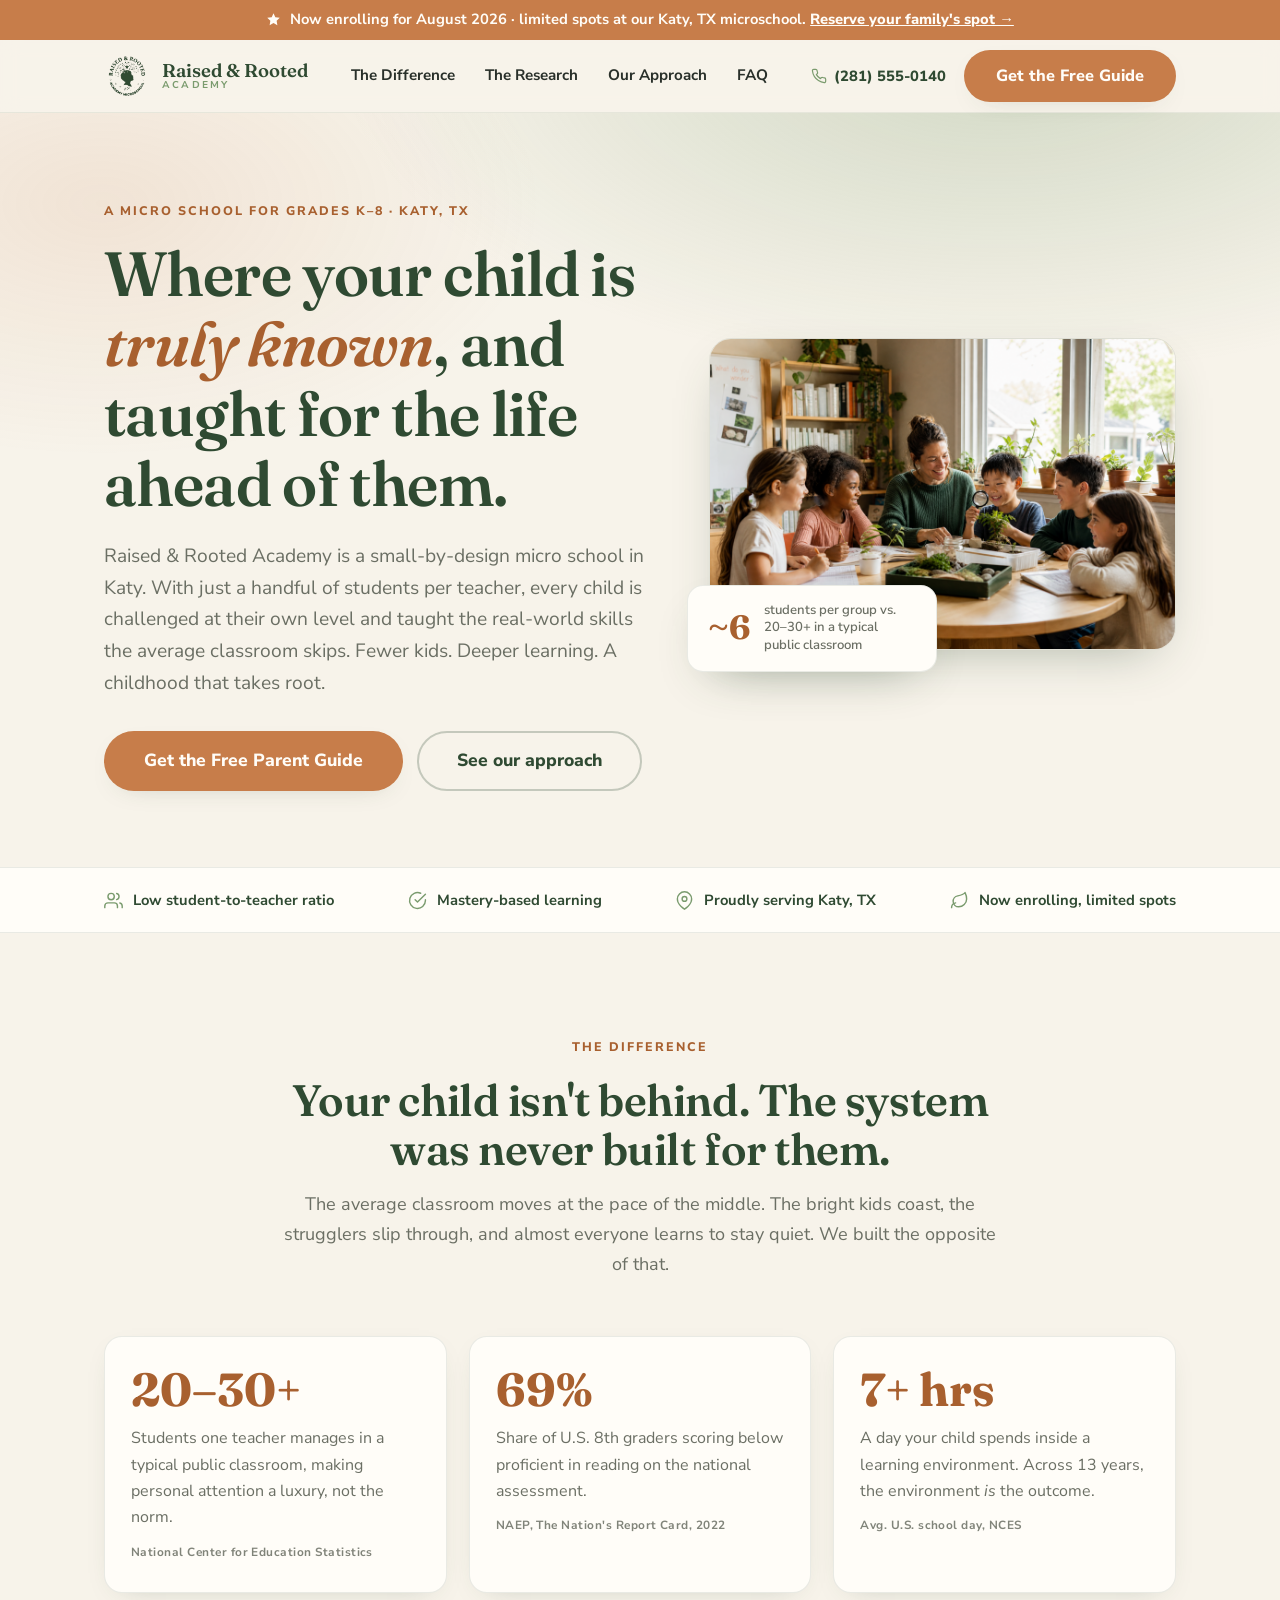
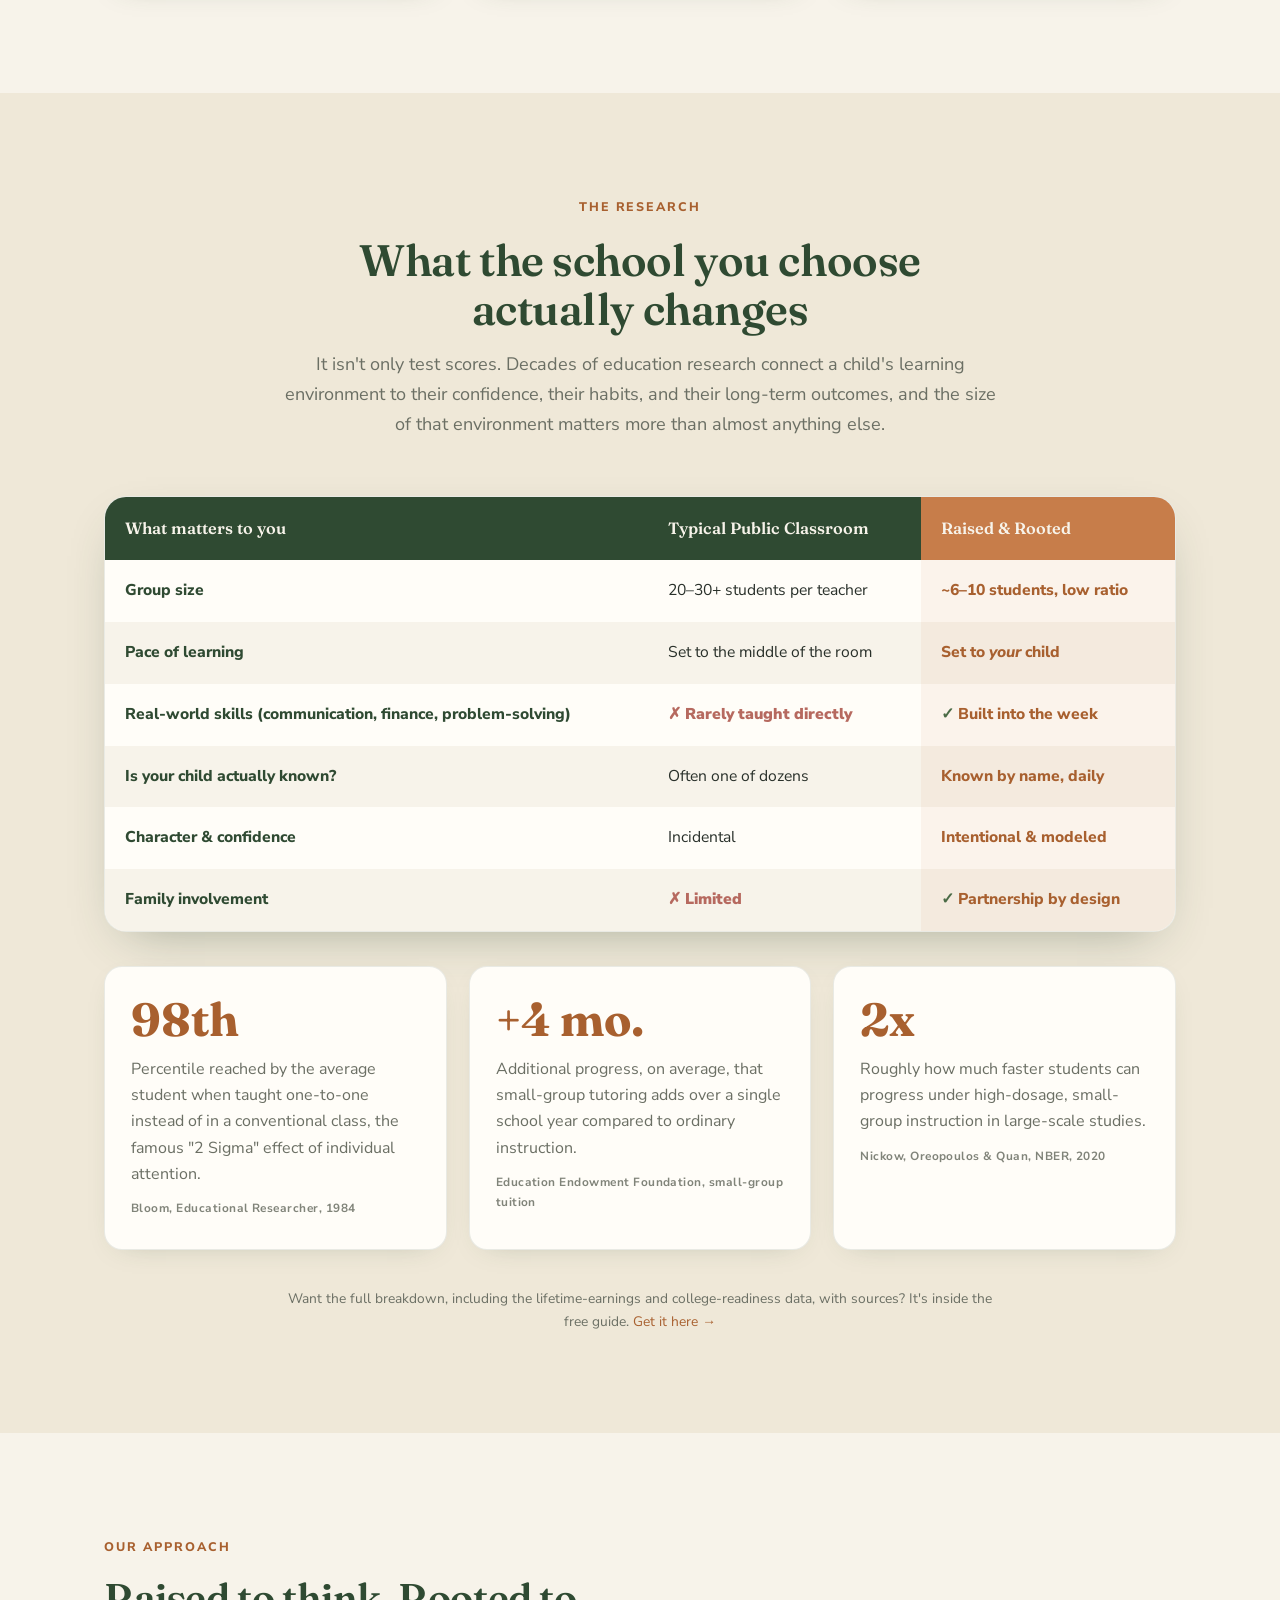
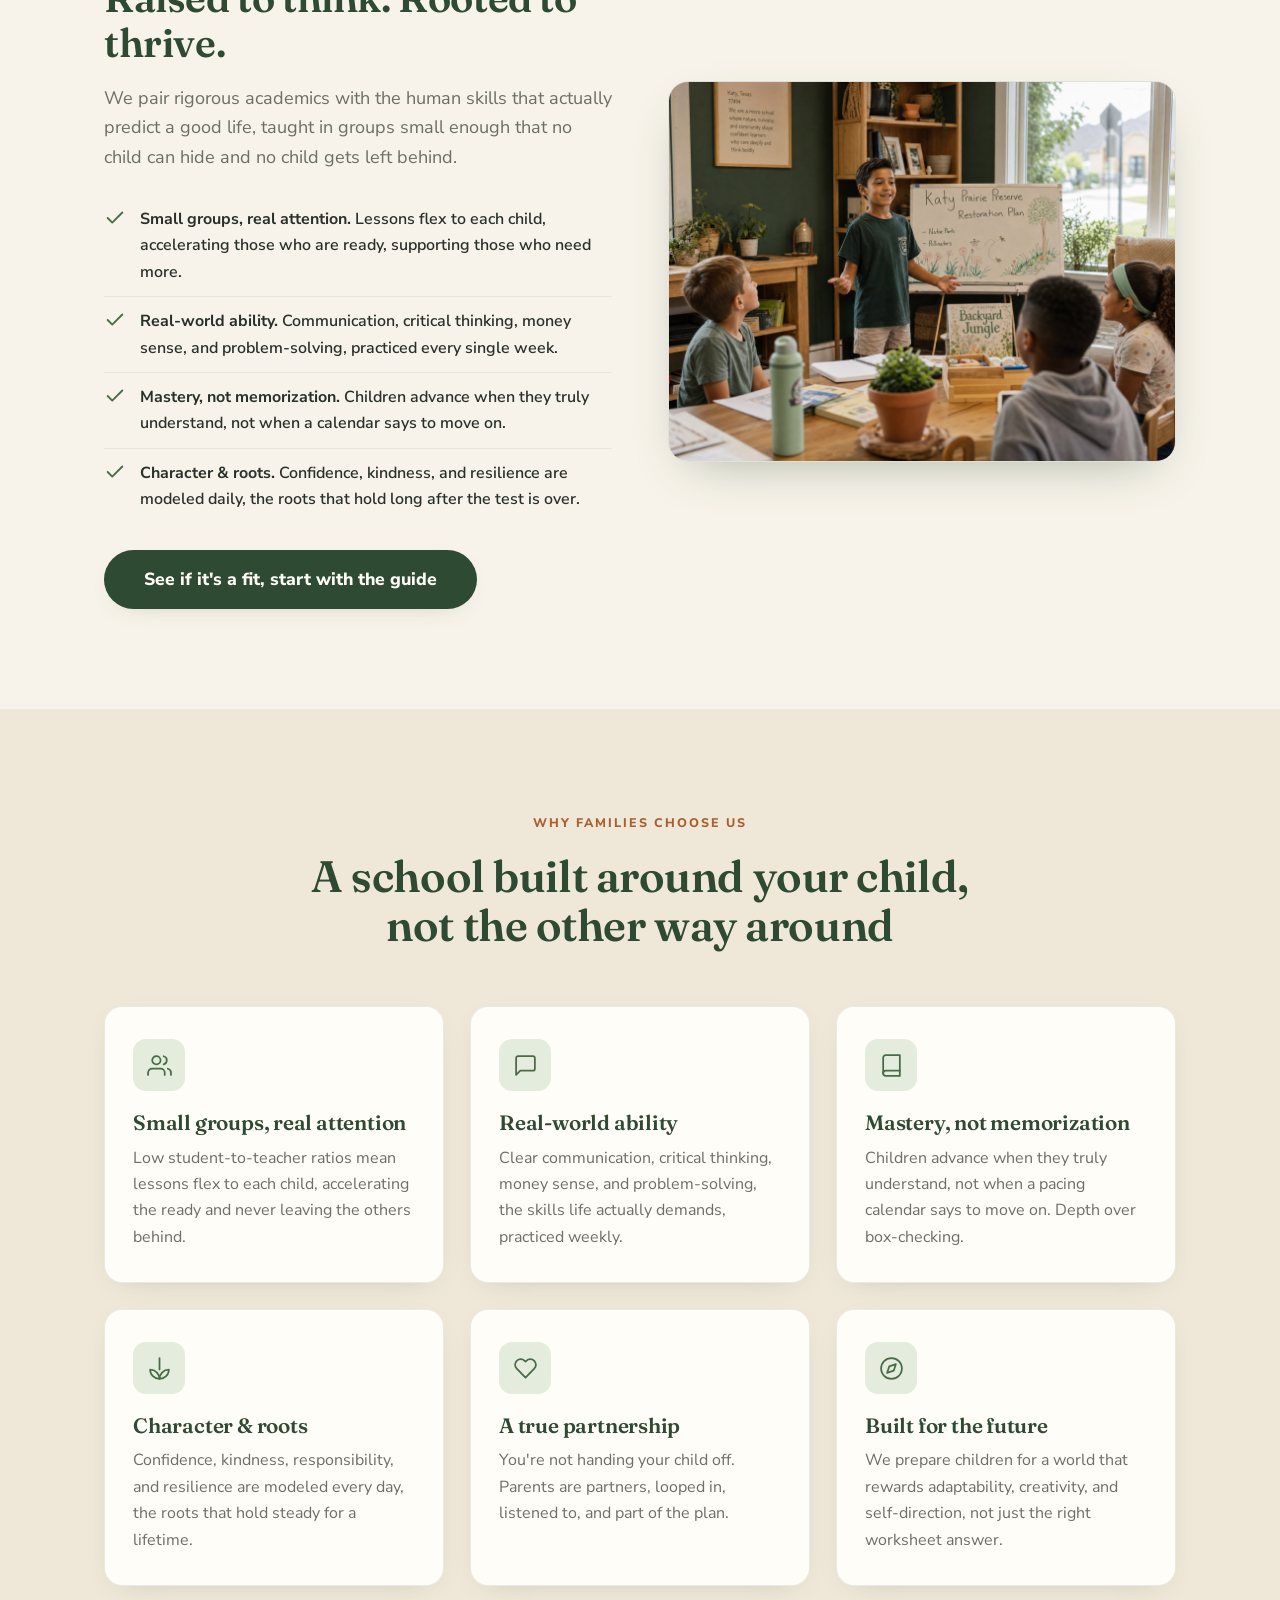
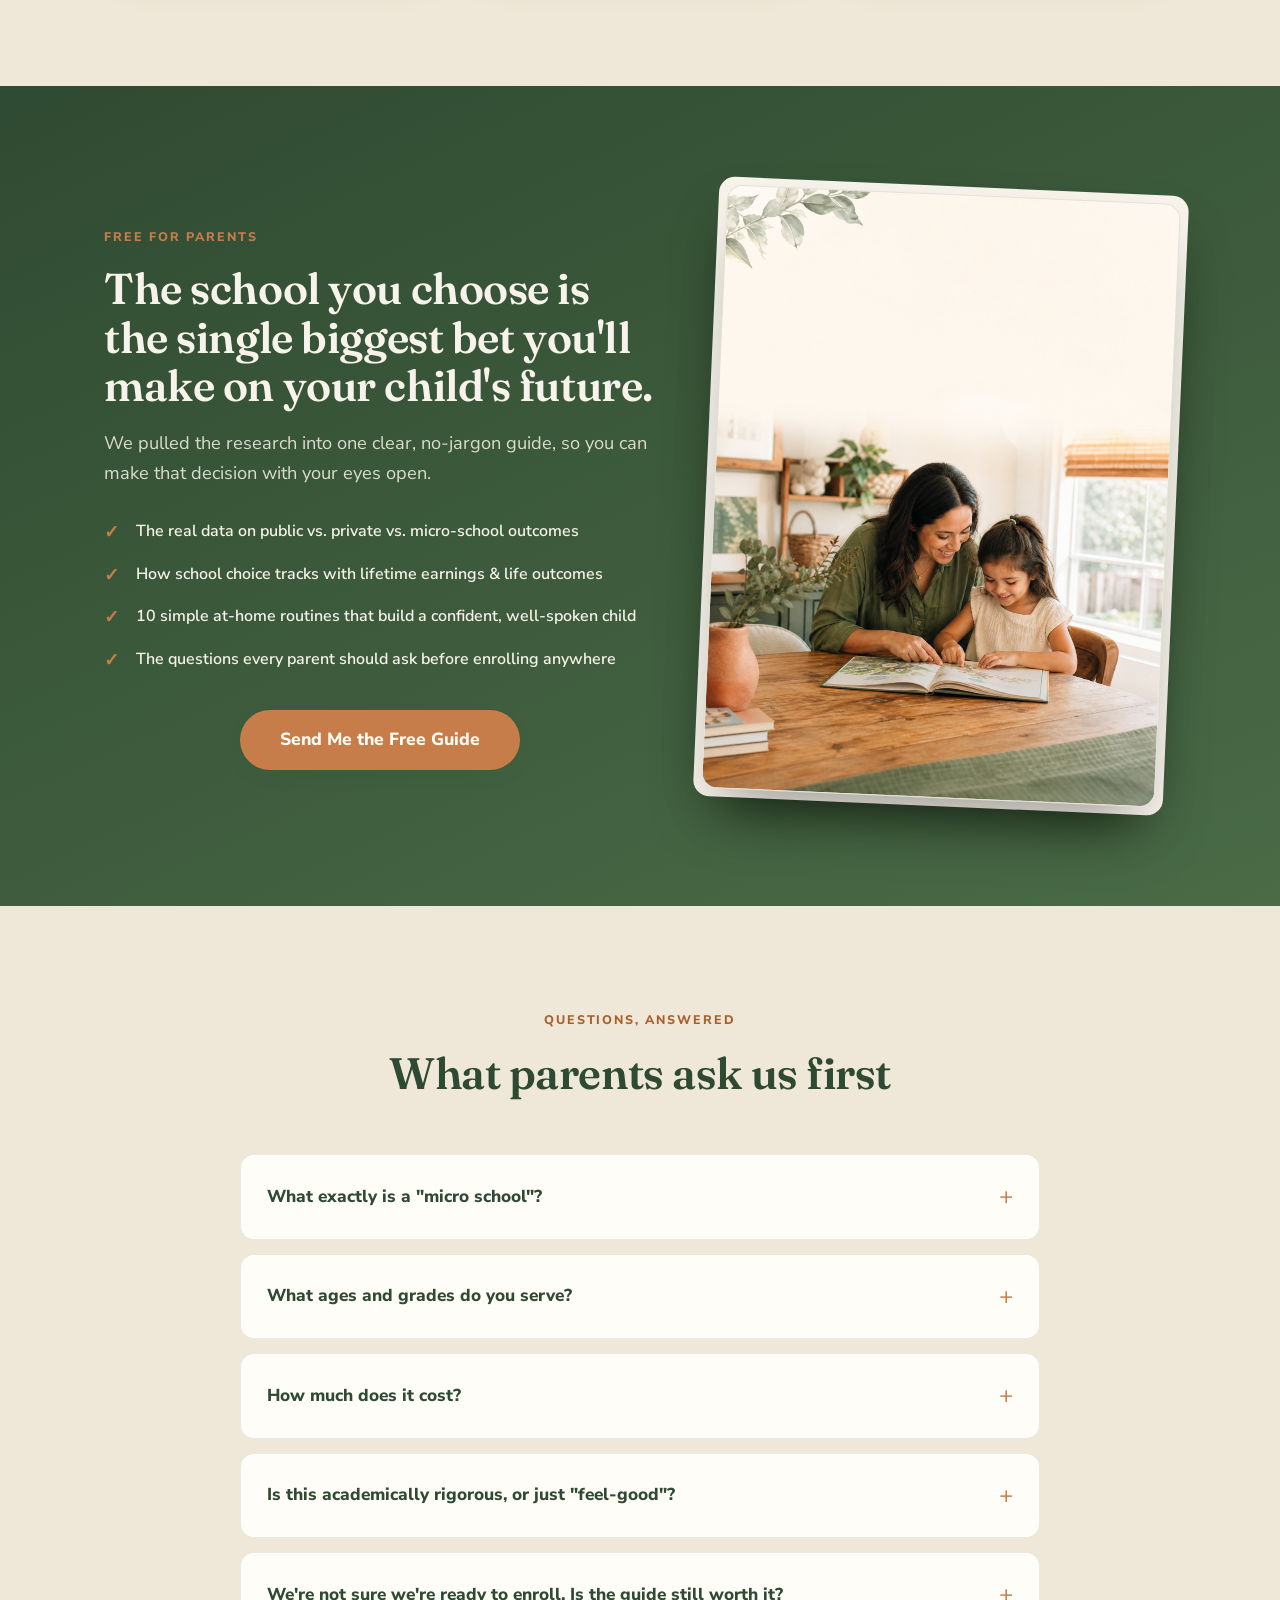
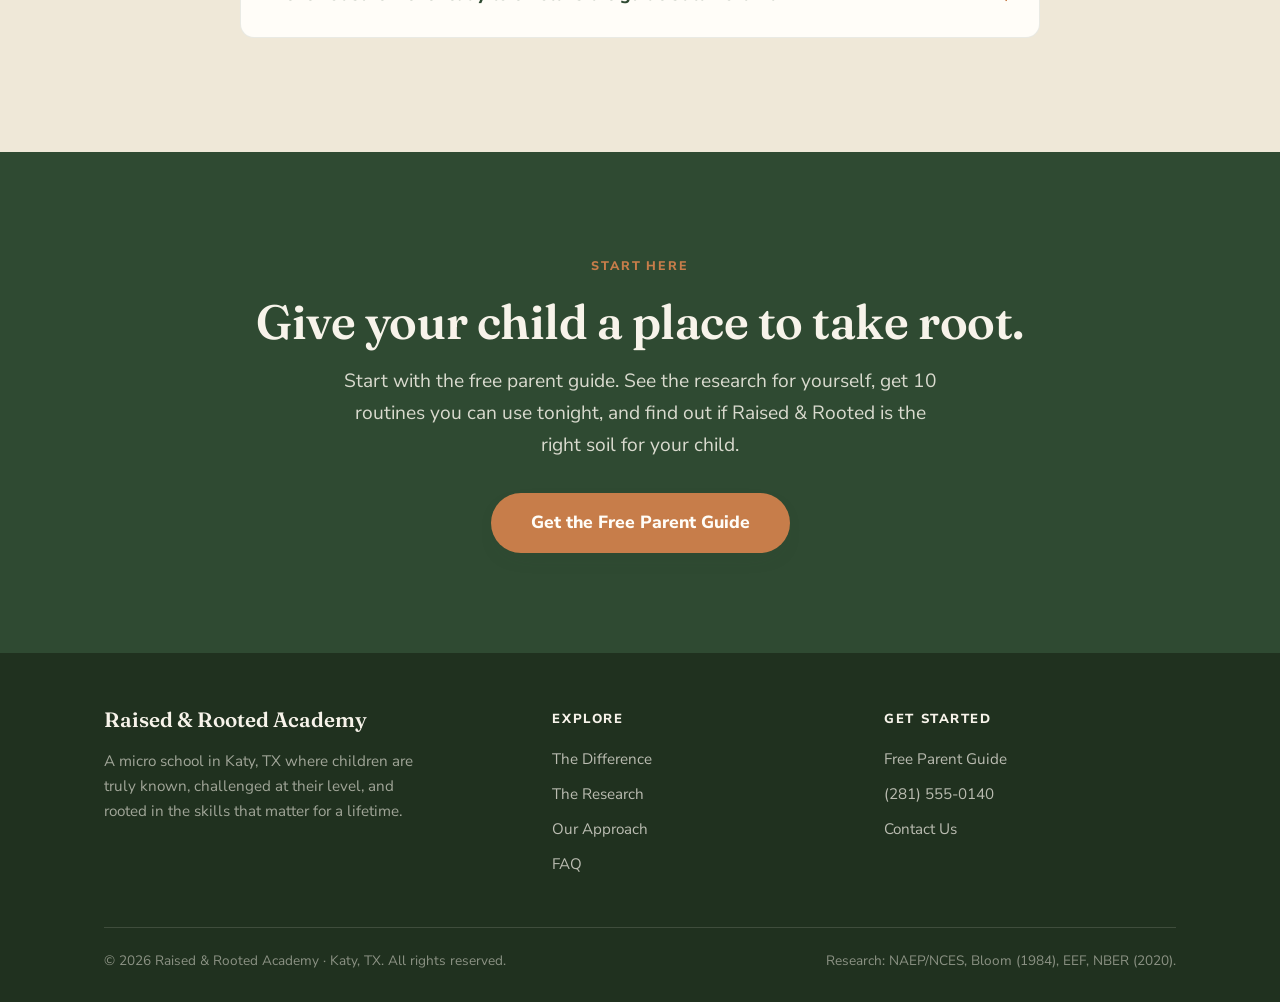
==== index.html @ 7287f249 "Raised & Rooted Academy: landing page, lead-magnet opt-in, brand assets - Two-page site (main + free" ====
<!DOCTYPE html>
<html lang="en">
<head>
  <meta charset="UTF-8" />
  <meta name="viewport" content="width=device-width, initial-scale=1.0" />
  <title>Raised &amp; Rooted Academy | A Micro School in Katy, TX</title>
  <meta name="description" content="Raised & Rooted Academy is a micro school in Katy, TX built for how children actually learn: small groups, real-world skills, and outcomes the average classroom can't match. See the research, then claim your free parent guide." />

  <!-- Open Graph -->
  <meta property="og:title" content="Raised & Rooted Academy | A Micro School in Katy, TX" />
  <meta property="og:description" content="The school your child attends shapes their confidence, real-world ability, and future. See what the research says, and get our free parent guide." />
  <meta property="og:type" content="website" />
  <meta property="og:image" content="assets/og-image.jpg" />

  <link rel="preconnect" href="https://fonts.googleapis.com" />
  <link rel="preconnect" href="https://fonts.gstatic.com" crossorigin />
  <link href="https://fonts.googleapis.com/css2?family=Fraunces:ital,opsz,wght@0,9..144,400..700;1,9..144,400..600&family=Nunito+Sans:wght@400;600;700;800;900&display=swap" rel="stylesheet" />
  <link rel="stylesheet" href="styles.css" />
</head>
<body>

  <!-- ============ ANNOUNCEMENT BAR ============ -->
  <div class="announce-bar">
    <div class="inner">
      <svg class="star" viewBox="0 0 24 24"><path d="M12 2l2.9 6.26L22 9.27l-5 4.87 1.18 6.88L12 17.77l-6.18 3.25L7 14.14 2 9.27l7.1-1.01L12 2z"/></svg>
      <span>Now enrolling for <strong>August 2026</strong> · limited spots at our Katy, TX microschool. <a href="/free-guide.html">Reserve your family's spot →</a></span>
    </div>
  </div>

  <!-- ============ HEADER ============ -->
  <header class="site-header">
    <div class="wrap nav">
      <a class="brand" href="/" style="text-decoration:none">
        <span class="brand-mark has-logo"><img src="assets/logo-green-transparent.png" alt="Raised & Rooted Academy logo" /></span>
        <span class="brand-name">Raised &amp; Rooted<small>Academy</small></span>
      </a>
      <nav class="nav-links">
        <a href="#difference">The Difference</a>
        <a href="#data">The Research</a>
        <a href="#approach">Our Approach</a>
        <a href="#faq">FAQ</a>
      </nav>
      <div class="nav-meta">
        <!-- SWAP: real phone number -->
        <a class="nav-phone" href="tel:+12815550140">
          <svg viewBox="0 0 24 24"><path d="M22 16.92v3a2 2 0 0 1-2.18 2 19.79 19.79 0 0 1-8.63-3.07 19.5 19.5 0 0 1-6-6 19.79 19.79 0 0 1-3.07-8.67A2 2 0 0 1 4.11 2h3a2 2 0 0 1 2 1.72c.13.96.36 1.9.7 2.81a2 2 0 0 1-.45 2.11L8.09 9.91a16 16 0 0 0 6 6l1.27-1.27a2 2 0 0 1 2.11-.45c.91.34 1.85.57 2.81.7A2 2 0 0 1 22 16.92Z"/></svg>
          <span>(281) 555-0140</span>
        </a>
        <a class="btn btn-primary nav-cta" href="/free-guide.html">Get the Free Guide</a>
      </div>
    </div>
  </header>

  <!-- ============ HERO ============ -->
  <section class="hero">
    <div class="wrap hero-grid">
      <div>
        <span class="eyebrow">A Micro School for Grades K–8 · Katy, TX</span>
        <h1>Where your child is <span class="accent">truly known</span>, and taught for the life ahead of them.</h1>
        <p class="hero-sub">Raised &amp; Rooted Academy is a small-by-design micro school in Katy. With just a handful of students per teacher, every child is challenged at their own level and taught the real-world skills the average classroom skips. Fewer kids. Deeper learning. A childhood that takes root.</p>
        <div class="hero-cta-row">
          <a class="btn btn-primary btn-lg" href="/free-guide.html">Get the Free Parent Guide</a>
          <a class="btn btn-ghost btn-lg" href="#approach">See our approach</a>
        </div>
      </div>

      <div class="hero-photo-frame">
        <img class="hero-photo" src="assets/hero.jpg" alt="A teacher and a small group of children learning hands-on together at Raised & Rooted Academy in Katy, TX" />
        <div class="stat-badge">
          <span class="sb-num">~6</span>
          <span class="sb-label">students per group vs. 20–30+ in a typical public classroom</span>
        </div>
      </div>
    </div>
  </section>

  <!-- ============ TRUST BAR ============ -->
  <div class="trust-bar">
    <div class="wrap">
      <span class="trust-item">
        <svg viewBox="0 0 24 24"><path d="M17 21v-2a4 4 0 0 0-4-4H5a4 4 0 0 0-4 4v2"/><circle cx="9" cy="7" r="4"/><path d="M23 21v-2a4 4 0 0 0-3-3.87M16 3.13a4 4 0 0 1 0 7.75"/></svg>
        Low student-to-teacher ratio
      </span>
      <span class="trust-item">
        <svg viewBox="0 0 24 24"><path d="M22 11.08V12a10 10 0 1 1-5.93-9.14"/><polyline points="22 4 12 14.01 9 11.01"/></svg>
        Mastery-based learning
      </span>
      <span class="trust-item">
        <svg viewBox="0 0 24 24"><path d="M21 10c0 7-9 13-9 13s-9-6-9-13a9 9 0 0 1 18 0Z"/><circle cx="12" cy="10" r="3"/></svg>
        Proudly serving Katy, TX
      </span>
      <span class="trust-item">
        <svg viewBox="0 0 24 24"><path d="M12 2a7 7 0 0 0-7 7c0 5 7 13 7 13s7-8 7-13a7 7 0 0 0-7-7Z" style="display:none"/><path d="M11 20A7 7 0 0 1 9.8 6.1C15.5 5 17 4.48 19 2c1 2 2 4.18 2 8 0 5.5-4.78 10-10 10Z"/><path d="M2 21c0-3 1.85-5.36 5.08-6"/></svg>
        Now enrolling, limited spots
      </span>
    </div>
  </div>

  <!-- ============ THE DIFFERENCE / PROBLEM ============ -->
  <section id="difference">
    <div class="wrap">
      <div class="section-head">
        <span class="eyebrow">The Difference</span>
        <h2>Your child isn't behind. The system was never built for them.</h2>
        <p>The average classroom moves at the pace of the middle. The bright kids coast, the strugglers slip through, and almost everyone learns to stay quiet. We built the opposite of that.</p>
      </div>

      <div class="stat-grid">
        <div class="stat-card">
          <div class="big">20–30+</div>
          <p>Students one teacher manages in a typical public classroom, making personal attention a luxury, not the norm.</p>
          <span class="src">National Center for Education Statistics</span>
        </div>
        <div class="stat-card">
          <div class="big">69%</div>
          <p>Share of U.S. 8th graders scoring below proficient in reading on the national assessment.</p>
          <span class="src">NAEP, The Nation's Report Card, 2022</span>
        </div>
        <div class="stat-card">
          <div class="big">7+ hrs</div>
          <p>A day your child spends inside a learning environment. Across 13 years, the environment <em>is</em> the outcome.</p>
          <span class="src">Avg. U.S. school day, NCES</span>
        </div>
      </div>
    </div>
  </section>

  <!-- ============ THE RESEARCH / COMPARISON ============ -->
  <section id="data" class="bg-cream-deep">
    <div class="wrap">
      <div class="section-head">
        <span class="eyebrow">The Research</span>
        <h2>What the school you choose actually changes</h2>
        <p>It isn't only test scores. Decades of education research connect a child's learning environment to their confidence, their habits, and their long-term outcomes, and the size of that environment matters more than almost anything else.</p>
      </div>

      <div class="compare">
        <table>
          <thead>
            <tr>
              <th>What matters to you</th>
              <th>Typical Public Classroom</th>
              <th class="col-us">Raised &amp; Rooted</th>
            </tr>
          </thead>
          <tbody>
            <tr>
              <td>Group size</td>
              <td>20–30+ students per teacher</td>
              <td class="col-us">~6–10 students, low ratio</td>
            </tr>
            <tr>
              <td>Pace of learning</td>
              <td>Set to the middle of the room</td>
              <td class="col-us">Set to <em>your</em> child</td>
            </tr>
            <tr>
              <td>Real-world skills (communication, finance, problem-solving)</td>
              <td class="cross">✗ Rarely taught directly</td>
              <td class="col-us"><span class="check">✓</span> Built into the week</td>
            </tr>
            <tr>
              <td>Is your child actually known?</td>
              <td>Often one of dozens</td>
              <td class="col-us">Known by name, daily</td>
            </tr>
            <tr>
              <td>Character &amp; confidence</td>
              <td>Incidental</td>
              <td class="col-us">Intentional &amp; modeled</td>
            </tr>
            <tr>
              <td>Family involvement</td>
              <td class="cross">✗ Limited</td>
              <td class="col-us"><span class="check">✓</span> Partnership by design</td>
            </tr>
          </tbody>
        </table>
      </div>

      <div class="stat-grid" style="margin-top:34px">
        <div class="stat-card">
          <div class="big">98th</div>
          <p>Percentile reached by the average student when taught one-to-one instead of in a conventional class, the famous "2 Sigma" effect of individual attention.</p>
          <span class="src">Bloom, Educational Researcher, 1984</span>
        </div>
        <div class="stat-card">
          <div class="big">+4 mo.</div>
          <p>Additional progress, on average, that small-group tutoring adds over a single school year compared to ordinary instruction.</p>
          <span class="src">Education Endowment Foundation, small-group tuition</span>
        </div>
        <div class="stat-card">
          <div class="big">2x</div>
          <p>Roughly how much faster students can progress under high-dosage, small-group instruction in large-scale studies.</p>
          <span class="src">Nickow, Oreopoulos &amp; Quan, NBER, 2020</span>
        </div>
      </div>

      <p class="research-note">Want the full breakdown, including the lifetime-earnings and college-readiness data, with sources? It's inside the free guide. <a href="/free-guide.html">Get it here →</a></p>
    </div>
  </section>

  <!-- ============ APPROACH, FEATURE SPLIT WITH PHOTO ============ -->
  <section id="approach">
    <div class="wrap feature-split">
      <div>
        <span class="eyebrow">Our Approach</span>
        <h2>Raised to think. Rooted to thrive.</h2>
        <p style="font-size:1.13rem; color:var(--muted);">We pair rigorous academics with the human skills that actually predict a good life, taught in groups small enough that no child can hide and no child gets left behind.</p>
        <ul class="feature-list">
          <li><svg viewBox="0 0 24 24"><polyline points="20 6 9 17 4 12"/></svg><strong>Small groups, real attention.</strong> Lessons flex to each child, accelerating those who are ready, supporting those who need more.</li>
          <li><svg viewBox="0 0 24 24"><polyline points="20 6 9 17 4 12"/></svg><strong>Real-world ability.</strong> Communication, critical thinking, money sense, and problem-solving, practiced every single week.</li>
          <li><svg viewBox="0 0 24 24"><polyline points="20 6 9 17 4 12"/></svg><strong>Mastery, not memorization.</strong> Children advance when they truly understand, not when a calendar says to move on.</li>
          <li><svg viewBox="0 0 24 24"><polyline points="20 6 9 17 4 12"/></svg><strong>Character &amp; roots.</strong> Confidence, kindness, and resilience are modeled daily, the roots that hold long after the test is over.</li>
        </ul>
        <a class="btn btn-green btn-lg" href="/free-guide.html" style="margin-top:26px">See if it's a fit, start with the guide</a>
      </div>
      <div class="fs-media">
        <img src="assets/approach.jpg" alt="A confident young student presenting an idea to classmates at Raised & Rooted Academy" />
      </div>
    </div>
  </section>

  <!-- ============ PILLARS ============ -->
  <section class="bg-cream-deep">
    <div class="wrap">
      <div class="section-head">
        <span class="eyebrow">Why Families Choose Us</span>
        <h2>A school built around your child, not the other way around</h2>
      </div>

      <div class="pillar-grid">
        <div class="pillar">
          <div class="ico"><svg viewBox="0 0 24 24"><path d="M17 21v-2a4 4 0 0 0-4-4H5a4 4 0 0 0-4 4v2"/><circle cx="9" cy="7" r="4"/><path d="M23 21v-2a4 4 0 0 0-3-3.87M16 3.13a4 4 0 0 1 0 7.75"/></svg></div>
          <h3>Small groups, real attention</h3>
          <p>Low student-to-teacher ratios mean lessons flex to each child, accelerating the ready and never leaving the others behind.</p>
        </div>
        <div class="pillar">
          <div class="ico"><svg viewBox="0 0 24 24"><path d="M21 15a2 2 0 0 1-2 2H7l-4 4V5a2 2 0 0 1 2-2h14a2 2 0 0 1 2 2z"/></svg></div>
          <h3>Real-world ability</h3>
          <p>Clear communication, critical thinking, money sense, and problem-solving, the skills life actually demands, practiced weekly.</p>
        </div>
        <div class="pillar">
          <div class="ico"><svg viewBox="0 0 24 24"><path d="M4 19.5A2.5 2.5 0 0 1 6.5 17H20"/><path d="M6.5 2H20v20H6.5A2.5 2.5 0 0 1 4 19.5v-15A2.5 2.5 0 0 1 6.5 2z"/></svg></div>
          <h3>Mastery, not memorization</h3>
          <p>Children advance when they truly understand, not when a pacing calendar says to move on. Depth over box-checking.</p>
        </div>
        <div class="pillar">
          <div class="ico"><svg viewBox="0 0 24 24"><path d="M12 22c4.97 0 9-4.03 9-9-4.97 0-9 4.03-9 9Z"/><path d="M12 22C7.03 22 3 17.97 3 13c4.97 0 9 4.03 9 9Z"/><path d="M12 13V2"/></svg></div>
          <h3>Character &amp; roots</h3>
          <p>Confidence, kindness, responsibility, and resilience are modeled every day, the roots that hold steady for a lifetime.</p>
        </div>
        <div class="pillar">
          <div class="ico"><svg viewBox="0 0 24 24"><path d="M20.42 4.58a5.4 5.4 0 0 0-7.65 0l-.77.78-.77-.78a5.4 5.4 0 0 0-7.65 7.65l8.42 8.42 8.42-8.42a5.4 5.4 0 0 0 0-7.65Z"/></svg></div>
          <h3>A true partnership</h3>
          <p>You're not handing your child off. Parents are partners, looped in, listened to, and part of the plan.</p>
        </div>
        <div class="pillar">
          <div class="ico"><svg viewBox="0 0 24 24"><circle cx="12" cy="12" r="10"/><polygon points="16.24 7.76 14.12 14.12 7.76 16.24 9.88 9.88 16.24 7.76"/></svg></div>
          <h3>Built for the future</h3>
          <p>We prepare children for a world that rewards adaptability, creativity, and self-direction, not just the right worksheet answer.</p>
        </div>
      </div>
    </div>
  </section>

  <!-- ============ LEAD MAGNET BAND ============ -->
  <section class="magnet-band">
    <div class="wrap magnet-grid">
      <div>
        <span class="eyebrow" style="color:var(--terracotta)">Free for Parents</span>
        <h2>The school you choose is the single biggest bet you'll make on your child's future.</h2>
        <p>We pulled the research into one clear, no-jargon guide, so you can make that decision with your eyes open.</p>
        <ul class="magnet-list">
          <li>The real data on public vs. private vs. micro-school outcomes</li>
          <li>How school choice tracks with lifetime earnings &amp; life outcomes</li>
          <li>10 simple at-home routines that build a confident, well-spoken child</li>
          <li>The questions every parent should ask before enrolling anywhere</li>
        </ul>
        <div style="text-align:center; margin-top:30px;">
          <a class="btn btn-primary btn-lg" href="/free-guide.html">Send Me the Free Guide</a>
        </div>
      </div>
      <div class="magnet-cover">
        <img class="cover-photo" src="assets/guide-cover.jpg" alt="The Raised & Rooted Academy free parent guide" />
      </div>
    </div>
  </section>

  <!-- ============ FAQ ============ -->
  <section id="faq" class="bg-cream-deep">
    <div class="wrap">
      <div class="section-head">
        <span class="eyebrow">Questions, Answered</span>
        <h2>What parents ask us first</h2>
      </div>
      <div class="faq-list">
        <details class="faq-item">
          <summary>What exactly is a "micro school"?</summary>
          <div class="faq-body">A micro school is a small, intentionally-limited learning community, think of the best parts of a one-room schoolhouse, modernized. Far fewer students per teacher than a traditional school, close-knit groups, and a curriculum built around mastery and real-world skills rather than standardized pacing.</div>
        </details>
        <details class="faq-item">
          <summary>What ages and grades do you serve?</summary>
          <div class="faq-body"><!-- SWAP: confirm your real grade range -->We serve grades K–8 here in Katy, TX. If you're unsure whether your child is a fit, the best next step is to grab the free guide and reach out, we'll talk through your child specifically.</div>
        </details>
        <details class="faq-item">
          <summary>How much does it cost?</summary>
          <div class="faq-body"><!-- SWAP: add real tuition or a range -->Tuition and any available family options are shared during enrollment conversations. Because spots are limited, we keep this personal, start with the free guide and we'll walk you through everything.</div>
        </details>
        <details class="faq-item">
          <summary>Is this academically rigorous, or just "feel-good"?</summary>
          <div class="faq-body">Both, on purpose. Small groups let us push each child harder <em>and</em> support them better than a class of thirty ever could. Rigor and being truly known are not opposites, kids do their best work when they feel safe and seen.</div>
        </details>
        <details class="faq-item">
          <summary>We're not sure we're ready to enroll. Is the guide still worth it?</summary>
          <div class="faq-body">Absolutely. The guide is built to help any parent make a better school decision, even if it's not with us. Start there, no pressure.</div>
        </details>
      </div>
    </div>
  </section>

  <!-- ============ FINAL CTA ============ -->
  <section class="bg-green final-cta">
    <div class="wrap">
      <span class="eyebrow" style="color:var(--terracotta)">Start Here</span>
      <h2>Give your child a place to take root.</h2>
      <p>Start with the free parent guide. See the research for yourself, get 10 routines you can use tonight, and find out if Raised &amp; Rooted is the right soil for your child.</p>
      <a class="btn btn-primary btn-lg" href="/free-guide.html">Get the Free Parent Guide</a>
    </div>
  </section>

  <!-- ============ FOOTER ============ -->
  <footer class="site-footer">
    <div class="wrap">
      <div class="footer-grid">
        <div>
          <span class="brand-name" style="font-size:1.3rem">Raised &amp; Rooted Academy</span>
          <p>A micro school in Katy, TX where children are truly known, challenged at their level, and rooted in the skills that matter for a lifetime.</p>
        </div>
        <div class="footer-col">
          <h5>Explore</h5>
          <a href="#difference">The Difference</a>
          <a href="#data">The Research</a>
          <a href="#approach">Our Approach</a>
          <a href="#faq">FAQ</a>
        </div>
        <div class="footer-col">
          <h5>Get Started</h5>
          <a href="/free-guide.html">Free Parent Guide</a>
          <a href="tel:+12815550140"><!-- SWAP: real phone -->(281) 555-0140</a>
          <a href="mailto:hello@raisedandrootedacademy.com"><!-- SWAP: real email -->Contact Us</a>
        </div>
      </div>
      <div class="footer-bottom">
        <span>© <span id="year"></span> Raised &amp; Rooted Academy · Katy, TX. All rights reserved.</span>
        <span>Research: NAEP/NCES, Bloom (1984), EEF, NBER (2020). <!-- Verify figures before launch. --></span>
      </div>
    </div>
  </footer>

  <script>
    document.getElementById('year').textContent = new Date().getFullYear();
  </script>
</body>
</html>
---- styles.css ----
/* ============================================================
   Raised & Rooted Academy — shared styles
   Warm & earthy palette: forest green, sage, cream, terracotta
   ============================================================ */

:root {
  --green-deep: #2f4a32;
  --green: #4a6b46;
  --sage: #7a9b6e;
  --sage-soft: #e4ecdd;
  --cream: #f7f3ea;
  --cream-deep: #efe8d8;
  --tan: #e8dcc4;
  --terracotta: #c77d4a;
  --terracotta-deep: #a8602f;
  --ink: #29302a;
  --muted: #6b6f64;
  --white: #fffdf8;
  --shadow: 0 18px 50px -24px rgba(47, 74, 50, 0.45);
  --shadow-soft: 0 8px 28px -18px rgba(47, 74, 50, 0.35);
  --radius: 18px;
  --maxw: 1120px;
  --font-display: "Fraunces", Georgia, "Times New Roman", serif;
  --font-body: "Nunito Sans", -apple-system, BlinkMacSystemFont, "Segoe UI", sans-serif;
}

* { box-sizing: border-box; margin: 0; padding: 0; }

html { scroll-behavior: smooth; }

body {
  font-family: var(--font-body);
  color: var(--ink);
  background: var(--cream);
  line-height: 1.65;
  -webkit-font-smoothing: antialiased;
  text-rendering: optimizeLegibility;
}

h1, h2, h3, h4 { font-family: var(--font-display); font-weight: 600; line-height: 1.12; color: var(--green-deep); letter-spacing: -0.01em; }

p { color: var(--ink); }

a { color: var(--terracotta-deep); text-decoration: none; }
a:hover { text-decoration: underline; }

img { max-width: 100%; display: block; }

.wrap { width: 100%; max-width: var(--maxw); margin: 0 auto; padding: 0 24px; }

.eyebrow {
  display: inline-block;
  font-size: 0.78rem;
  font-weight: 800;
  letter-spacing: 0.16em;
  text-transform: uppercase;
  color: var(--terracotta-deep);
  margin-bottom: 18px;
}

/* ---------- Buttons ---------- */
.btn {
  display: inline-flex;
  align-items: center;
  justify-content: center;
  gap: 10px;
  font-family: var(--font-body);
  font-weight: 800;
  font-size: 1.02rem;
  padding: 16px 30px;
  border-radius: 999px;
  border: 2px solid transparent;
  cursor: pointer;
  transition: transform 0.15s ease, box-shadow 0.2s ease, background 0.2s ease;
  text-decoration: none;
  line-height: 1;
}
.btn:hover { text-decoration: none; transform: translateY(-2px); }
.btn-primary { background: var(--terracotta); color: var(--white); box-shadow: var(--shadow-soft); }
.btn-primary:hover { background: var(--terracotta-deep); }
.btn-green { background: var(--green-deep); color: var(--white); box-shadow: var(--shadow-soft); }
.btn-green:hover { background: var(--green); }
.btn-ghost { background: transparent; color: var(--green-deep); border-color: rgba(47,74,50,0.25); }
.btn-ghost:hover { background: rgba(47,74,50,0.06); }
.btn-lg { padding: 19px 38px; font-size: 1.1rem; }
.btn-block { width: 100%; }

/* ---------- Header ---------- */
.site-header {
  position: sticky; top: 0; z-index: 50;
  background: rgba(247, 243, 234, 0.86);
  backdrop-filter: saturate(140%) blur(10px);
  border-bottom: 1px solid rgba(47,74,50,0.08);
}
.nav { display: flex; align-items: center; justify-content: space-between; height: 72px; }
.brand { display: flex; align-items: center; gap: 12px; }
.brand-mark {
  width: 38px; height: 38px; border-radius: 11px; flex: none;
  background: linear-gradient(150deg, var(--green) 0%, var(--green-deep) 100%);
  display: grid; place-items: center; color: var(--cream);
  font-family: var(--font-display); font-weight: 700; font-size: 1.15rem;
  box-shadow: inset 0 -2px 6px rgba(0,0,0,0.18);
}
.brand-name { font-family: var(--font-display); font-weight: 600; font-size: 1.16rem; color: var(--green-deep); line-height: 1.05; }
.brand-name small { display: block; font-family: var(--font-body); font-weight: 700; font-size: 0.62rem; letter-spacing: 0.22em; text-transform: uppercase; color: var(--sage); }
.nav-links { display: flex; align-items: center; gap: 30px; }
.nav-links a { color: var(--ink); font-weight: 700; font-size: 0.95rem; }
.nav-links a:hover { color: var(--terracotta-deep); text-decoration: none; }
.nav-cta { display: inline-flex; }

/* ---------- Hero ---------- */
.hero {
  position: relative;
  background:
    radial-gradient(1100px 540px at 78% -8%, rgba(122,155,110,0.30), transparent 60%),
    radial-gradient(800px 460px at 8% 12%, rgba(199,125,74,0.13), transparent 55%),
    var(--cream);
  padding: 84px 0 76px;
  overflow: hidden;
}
.hero-grid { display: grid; grid-template-columns: 1.08fr 0.92fr; gap: 56px; align-items: center; }
.hero h1 { font-size: clamp(2.5rem, 5vw, 3.9rem); margin-bottom: 22px; }
.hero h1 .accent { color: var(--terracotta-deep); font-style: italic; }
.hero-sub { font-size: 1.2rem; color: var(--muted); max-width: 540px; margin-bottom: 32px; }
.hero-cta-row { display: flex; gap: 14px; flex-wrap: wrap; align-items: center; }
.hero-trust { margin-top: 26px; display: flex; align-items: center; gap: 14px; color: var(--muted); font-size: 0.92rem; font-weight: 600; }
.hero-trust .dot { width: 5px; height: 5px; border-radius: 50%; background: var(--sage); }

.hero-card {
  background: var(--white);
  border: 1px solid rgba(47,74,50,0.10);
  border-radius: 24px;
  padding: 30px;
  box-shadow: var(--shadow);
  position: relative;
}
.hero-card h3 { font-size: 1.28rem; margin-bottom: 6px; }
.hero-card .hc-sub { font-size: 0.92rem; color: var(--muted); margin-bottom: 20px; }
.hc-stat { display: flex; align-items: baseline; gap: 12px; padding: 14px 0; border-top: 1px dashed rgba(47,74,50,0.16); }
.hc-stat:first-of-type { border-top: none; }
.hc-num { font-family: var(--font-display); font-weight: 700; font-size: 2rem; color: var(--terracotta-deep); flex: none; min-width: 92px; }
.hc-label { font-size: 0.95rem; color: var(--ink); }

/* ---------- Sections ---------- */
section { padding: 100px 0; }
.section-head { text-align: center; max-width: 720px; margin: 0 auto 56px; }
.section-head h2 { font-size: clamp(2rem, 3.6vw, 2.75rem); margin-bottom: 16px; }
.section-head p { font-size: 1.13rem; color: var(--muted); }

.bg-sage { background: var(--sage-soft); }
.bg-green { background: var(--green-deep); }
.bg-green h2, .bg-green h3, .bg-green p, .bg-green .section-head p { color: var(--cream); }
.bg-cream-deep { background: var(--cream-deep); }

/* ---------- Problem / stat cards ---------- */
.stat-grid { display: grid; grid-template-columns: repeat(3, 1fr); gap: 22px; }
.stat-card {
  background: var(--white); border: 1px solid rgba(47,74,50,0.10);
  border-radius: var(--radius); padding: 30px 26px; box-shadow: var(--shadow-soft);
}
.stat-card .big { font-family: var(--font-display); font-weight: 700; font-size: 2.9rem; color: var(--terracotta-deep); line-height: 1; margin-bottom: 12px; }
.stat-card p { color: var(--muted); font-size: 1rem; }
.stat-card .src { display:block; margin-top: 12px; font-size: 0.74rem; color: var(--sage); font-weight: 700; letter-spacing: 0.04em; }

/* ---------- Comparison table ---------- */
.compare {
  background: var(--white); border-radius: 22px; overflow: hidden;
  box-shadow: var(--shadow); border: 1px solid rgba(47,74,50,0.10);
}
.compare table { width: 100%; border-collapse: collapse; }
.compare th, .compare td { padding: 18px 20px; text-align: left; font-size: 0.98rem; }
.compare thead th { background: var(--green-deep); color: var(--cream); font-family: var(--font-display); font-weight: 600; font-size: 1.02rem; }
.compare thead th.col-us { background: var(--terracotta); }
.compare tbody tr:nth-child(even) { background: var(--cream); }
.compare tbody td:first-child { font-weight: 800; color: var(--green-deep); }
.compare td.col-us { font-weight: 800; color: var(--terracotta-deep); background: rgba(199,125,74,0.08); }
.compare .check { color: var(--green); font-weight: 900; }
.compare .cross { color: #b6695f; font-weight: 900; }

/* ---------- Feature / pillars ---------- */
.pillar-grid { display: grid; grid-template-columns: repeat(3, 1fr); gap: 26px; }
.pillar {
  background: var(--white); border: 1px solid rgba(47,74,50,0.10); border-radius: var(--radius);
  padding: 32px 28px; box-shadow: var(--shadow-soft);
}
.pillar .ico {
  width: 52px; height: 52px; border-radius: 13px; display: grid; place-items: center;
  background: var(--sage-soft); color: var(--green); margin-bottom: 20px;
}
.pillar .ico svg { width: 25px; height: 25px; stroke: currentColor; fill: none; stroke-width: 1.7; stroke-linecap: round; stroke-linejoin: round; }
.pillar h3 { font-size: 1.3rem; margin-bottom: 10px; }
.pillar p { color: var(--muted); }

/* ---------- Lead magnet band ---------- */
.magnet-band { background: linear-gradient(155deg, var(--green-deep) 0%, var(--green) 100%); position: relative; overflow: hidden; }
.magnet-grid { display: grid; grid-template-columns: 1fr 0.85fr; gap: 50px; align-items: center; }
.magnet-grid h2 { color: var(--cream); font-size: clamp(2rem, 3.6vw, 2.7rem); margin-bottom: 18px; }
.magnet-grid p { color: rgba(247,243,234,0.85); font-size: 1.14rem; margin-bottom: 14px; }
.magnet-list { list-style: none; margin: 22px 0 30px; }
.magnet-list li { color: var(--cream); padding: 8px 0 8px 32px; position: relative; font-weight: 600; }
.magnet-list li::before { content: "✓"; position: absolute; left: 0; color: var(--terracotta); font-weight: 900; font-size: 1.1rem; }
.magnet-cover {
  background: var(--cream); border-radius: 16px; padding: 8px; box-shadow: 0 30px 60px -24px rgba(0,0,0,0.55);
  transform: rotate(2.5deg);
}
.magnet-cover-inner {
  border: 2px solid var(--tan); border-radius: 10px; padding: 38px 30px; text-align: center;
  background: linear-gradient(180deg, var(--white), var(--cream));
}
.magnet-cover-inner .kicker { font-size: 0.72rem; letter-spacing: 0.18em; text-transform: uppercase; color: var(--terracotta-deep); font-weight: 800; }
.magnet-cover-inner h4 { font-family: var(--font-display); font-size: 1.55rem; color: var(--green-deep); margin: 14px 0; line-height: 1.15; }
.magnet-cover-inner .free-tag { display:inline-block; margin-top: 10px; background: var(--terracotta); color: var(--white); font-weight: 800; font-size: 0.8rem; padding: 6px 16px; border-radius: 999px; letter-spacing: 0.05em; }

/* ---------- Testimonials ---------- */
.quote-grid { display: grid; grid-template-columns: repeat(3, 1fr); gap: 24px; }
.quote {
  background: var(--white); border: 1px solid rgba(47,74,50,0.10); border-radius: var(--radius);
  padding: 30px 28px; box-shadow: var(--shadow-soft);
}
.quote .stars { color: var(--terracotta); letter-spacing: 2px; margin-bottom: 14px; }
.quote p { font-size: 1.04rem; color: var(--ink); font-style: italic; margin-bottom: 18px; }
.quote .who { font-weight: 800; color: var(--green-deep); font-style: normal; }
.quote .who small { display:block; font-weight: 600; color: var(--muted); font-size: 0.85rem; }

/* ---------- FAQ ---------- */
.faq-list { max-width: 800px; margin: 0 auto; }
.faq-item { background: var(--white); border: 1px solid rgba(47,74,50,0.10); border-radius: 14px; margin-bottom: 14px; overflow: hidden; }
.faq-item summary { cursor: pointer; padding: 22px 26px; font-weight: 800; font-size: 1.08rem; color: var(--green-deep); list-style: none; display: flex; justify-content: space-between; align-items: center; gap: 16px; }
.faq-item summary::-webkit-details-marker { display: none; }
.faq-item summary::after { content: "+"; font-size: 1.5rem; color: var(--terracotta); font-weight: 400; transition: transform 0.2s; }
.faq-item[open] summary::after { transform: rotate(45deg); }
.faq-item .faq-body { padding: 0 26px 24px; color: var(--muted); }

/* ---------- Final CTA ---------- */
.final-cta { text-align: center; }
.final-cta h2 { color: var(--cream); font-size: clamp(2.1rem, 4vw, 3rem); margin-bottom: 18px; }
.final-cta p { color: rgba(247,243,234,0.85); font-size: 1.2rem; max-width: 600px; margin: 0 auto 32px; }

/* ---------- Footer ---------- */
.site-footer { background: #20311f; color: rgba(247,243,234,0.72); padding: 56px 0 30px; }
.footer-grid { display: grid; grid-template-columns: 1.4fr 1fr 1fr; gap: 40px; margin-bottom: 40px; }
.site-footer .brand-name { color: var(--cream); }
.site-footer p { color: rgba(247,243,234,0.6); font-size: 0.95rem; margin-top: 14px; max-width: 320px; }
.footer-col h5 { color: var(--cream); font-family: var(--font-body); font-weight: 800; font-size: 0.82rem; letter-spacing: 0.12em; text-transform: uppercase; margin-bottom: 16px; }
.footer-col a { display: block; color: rgba(247,243,234,0.72); margin-bottom: 10px; font-size: 0.95rem; }
.footer-col a:hover { color: var(--cream); }
.footer-bottom { border-top: 1px solid rgba(247,243,234,0.14); padding-top: 22px; display: flex; justify-content: space-between; flex-wrap: wrap; gap: 12px; font-size: 0.85rem; color: rgba(247,243,234,0.5); }

/* ============================================================
   Opt-in (lead magnet) page
   ============================================================ */
.optin-body { background: radial-gradient(900px 520px at 80% -10%, rgba(122,155,110,0.28), transparent 60%), var(--cream); min-height: 100vh; }
.optin-wrap { max-width: 1040px; margin: 0 auto; padding: 28px 24px 60px; }
.optin-top { text-align: center; margin-bottom: 14px; }
.optin-grid { display: grid; grid-template-columns: 1fr 1fr; gap: 48px; align-items: center; margin-top: 30px; }
.optin-grid h1 { font-size: clamp(2.1rem, 4.4vw, 3.1rem); margin-bottom: 18px; }
.optin-grid h1 .accent { color: var(--terracotta-deep); font-style: italic; }
.optin-lead { font-size: 1.16rem; color: var(--muted); margin-bottom: 24px; }
.optin-list { list-style: none; margin: 22px 0; }
.optin-list li { padding: 9px 0 9px 34px; position: relative; font-weight: 600; color: var(--ink); }
.optin-list li::before { content: "🌱"; position: absolute; left: 0; font-size: 1rem; }

.form-card {
  background: var(--white); border: 1px solid rgba(47,74,50,0.12); border-radius: 22px;
  padding: 38px 34px; box-shadow: var(--shadow);
}
.form-card h2 { font-size: 1.55rem; margin-bottom: 6px; }
.form-card .fc-sub { color: var(--muted); font-size: 0.98rem; margin-bottom: 24px; }
.field { margin-bottom: 16px; }
.field label { display: block; font-weight: 800; font-size: 0.85rem; color: var(--green-deep); margin-bottom: 7px; letter-spacing: 0.02em; }
.field input {
  width: 100%; padding: 15px 16px; font-size: 1rem; font-family: var(--font-body);
  border: 1.5px solid rgba(47,74,50,0.18); border-radius: 12px; background: var(--cream);
  color: var(--ink); transition: border 0.15s, box-shadow 0.15s;
}
.field input:focus { outline: none; border-color: var(--sage); box-shadow: 0 0 0 4px rgba(122,155,110,0.18); background: var(--white); }
.form-card .fineprint { font-size: 0.82rem; color: var(--muted); margin-top: 16px; text-align: center; }
.form-card .fineprint a { color: var(--terracotta-deep); }
.trust-row { display: flex; align-items: center; justify-content: center; gap: 8px; margin-top: 18px; color: var(--sage); font-size: 0.82rem; font-weight: 700; }

.optin-cover {
  background: var(--cream); border-radius: 16px; padding: 8px; box-shadow: var(--shadow);
  border: 1px solid rgba(47,74,50,0.10); margin-bottom: 26px; max-width: 280px;
}
.optin-cover .magnet-cover-inner { padding: 30px 24px; }

.mini-stats { display: grid; grid-template-columns: repeat(3, 1fr); gap: 14px; margin-top: 28px; }
.mini-stat { text-align: center; background: var(--white); border-radius: 12px; padding: 16px 8px; border: 1px solid rgba(47,74,50,0.08); }
.mini-stat .n { font-family: var(--font-display); font-weight: 700; font-size: 1.5rem; color: var(--terracotta-deep); }
.mini-stat .l { font-size: 0.78rem; color: var(--muted); font-weight: 600; }

/* ---------- Thank you ---------- */
.ty-card { max-width: 620px; margin: 8vh auto; background: var(--white); border-radius: 22px; padding: 50px 42px; text-align: center; box-shadow: var(--shadow); border: 1px solid rgba(47,74,50,0.10); }
.ty-emoji { font-size: 3.4rem; margin-bottom: 14px; }
.ty-card h1 { font-size: 2.2rem; margin-bottom: 14px; }
.ty-card p { color: var(--muted); font-size: 1.1rem; margin-bottom: 16px; }

/* ---------- Responsive ---------- */
@media (max-width: 880px) {
  .hero-grid, .magnet-grid, .optin-grid, .footer-grid { grid-template-columns: 1fr; gap: 36px; }
  .stat-grid, .pillar-grid, .quote-grid { grid-template-columns: 1fr; }
  .nav-links { display: none; }
  .hero { padding: 56px 0 50px; }
  section { padding: 56px 0; }
  .magnet-cover { transform: none; max-width: 360px; margin: 0 auto; }
  .compare { overflow-x: auto; }
  .compare table { min-width: 560px; }
  .optin-cover { margin: 0 auto 26px; }
}
@media (max-width: 520px) {
  .hero-cta-row { flex-direction: column; align-items: stretch; }
  .btn { width: 100%; }
  .footer-bottom { flex-direction: column; }
}

/* ============================================================
   Professional polish — photography, restraint, credibility
   ============================================================ */

/* Header: add location + phone, refine */
.nav-meta { display: flex; align-items: center; gap: 18px; }
.nav-phone { display: inline-flex; align-items: center; gap: 7px; font-weight: 800; font-size: 0.92rem; color: var(--green-deep); }
.nav-phone svg { width: 16px; height: 16px; stroke: var(--sage); fill: none; stroke-width: 1.8; }
.nav-phone:hover { text-decoration: none; color: var(--terracotta-deep); }

/* Hero photography */
.hero-photo-frame { position: relative; }
.hero-photo {
  width: 100%; border-radius: 22px; box-shadow: var(--shadow);
  border: 1px solid rgba(47,74,50,0.10); aspect-ratio: 3 / 2; object-fit: cover; display: block;
}
.stat-badge {
  position: absolute; left: -22px; bottom: -22px;
  background: var(--white); border: 1px solid rgba(47,74,50,0.10);
  border-radius: 16px; padding: 16px 20px; box-shadow: var(--shadow);
  display: flex; align-items: center; gap: 14px; max-width: 250px;
}
.stat-badge .sb-num { font-family: var(--font-display); font-weight: 700; font-size: 2.1rem; color: var(--terracotta-deep); line-height: 1; }
.stat-badge .sb-label { font-size: 0.82rem; color: var(--muted); font-weight: 600; line-height: 1.35; }

/* Trust bar under hero */
.trust-bar { border-top: 1px solid rgba(47,74,50,0.10); border-bottom: 1px solid rgba(47,74,50,0.10); background: var(--white); }
.trust-bar .wrap { display: flex; align-items: center; justify-content: space-between; gap: 24px; padding-top: 20px; padding-bottom: 20px; flex-wrap: wrap; }
.trust-item { display: flex; align-items: center; gap: 10px; color: var(--green-deep); font-weight: 700; font-size: 0.92rem; }
.trust-item svg { width: 19px; height: 19px; stroke: var(--sage); fill: none; stroke-width: 1.8; stroke-linecap: round; stroke-linejoin: round; flex: none; }

/* Two-column feature (approach photo) */
.feature-split { display: grid; grid-template-columns: 1fr 1fr; gap: 56px; align-items: center; }
.feature-split .fs-media img { width: 100%; border-radius: 20px; box-shadow: var(--shadow); border: 1px solid rgba(47,74,50,0.10); aspect-ratio: 4 / 3; object-fit: cover; }
.feature-split h2 { font-size: clamp(1.9rem, 3.2vw, 2.5rem); margin-bottom: 18px; }
.feature-list { list-style: none; margin-top: 22px; }
.feature-list li { position: relative; padding: 11px 0 11px 36px; border-top: 1px solid rgba(47,74,50,0.08); font-weight: 600; color: var(--ink); }
.feature-list li:first-child { border-top: none; }
.feature-list li svg { position: absolute; left: 0; top: 12px; width: 22px; height: 22px; stroke: var(--green); fill: none; stroke-width: 2; stroke-linecap: round; stroke-linejoin: round; }

/* Refined citations */
.stat-card .src { color: var(--muted); font-weight: 700; opacity: 0.85; }
.research-note { text-align: center; margin-top: 38px; font-size: 0.86rem; color: var(--muted); max-width: 720px; margin-left: auto; margin-right: auto; }

/* Testimonial avatars */
.quote .who-row { display: flex; align-items: center; gap: 13px; }
.avatar { width: 46px; height: 46px; border-radius: 50%; flex: none; display: grid; place-items: center; font-family: var(--font-display); font-weight: 700; color: var(--cream); font-size: 1.05rem; }
.avatar.a1 { background: linear-gradient(150deg, var(--sage), var(--green)); }
.avatar.a2 { background: linear-gradient(150deg, var(--terracotta), var(--terracotta-deep)); }
.avatar.a3 { background: linear-gradient(150deg, var(--green), var(--green-deep)); }

/* Optin list — swap emoji bullet for clean check */
.optin-list li::before { content: ""; }
.optin-list li { padding-left: 34px; }
.optin-list li svg { position: absolute; left: 0; top: 11px; width: 22px; height: 22px; stroke: var(--green); fill: none; stroke-width: 2.2; stroke-linecap: round; stroke-linejoin: round; }
.optin-list li { position: relative; }

/* Real guide-cover photo */
.cover-photo { width: 100%; border-radius: 16px; box-shadow: 0 30px 60px -24px rgba(0,0,0,0.45); border: 1px solid rgba(47,74,50,0.10); display: block; }

@media (max-width: 880px) {
  .feature-split { grid-template-columns: 1fr; gap: 30px; }
  .feature-split .fs-media { order: -1; }
  .stat-badge { left: 12px; bottom: -18px; }
  .trust-bar .wrap { justify-content: flex-start; gap: 18px 28px; }
  .nav-phone span { display: none; }
}

/* ============================================================
   Announcement bar + opt-in efficiency redesign
   ============================================================ */
.announce-bar { background: var(--terracotta); color: var(--white); }
.announce-bar .inner {
  max-width: var(--maxw); margin: 0 auto; padding: 10px 24px;
  display: flex; align-items: center; justify-content: center; gap: 9px;
  text-align: center; font-size: 0.92rem; font-weight: 700; line-height: 1.35; flex-wrap: wrap;
}
.announce-bar a { color: var(--white); text-decoration: underline; font-weight: 800; white-space: nowrap; }
.announce-bar a:hover { color: var(--cream); }
.announce-bar .star { width: 15px; height: 15px; fill: var(--white); flex: none; }

/* Logo image as the corner brand mark */
.brand-mark.has-logo { background: none; box-shadow: none; padding: 0; width: 46px; height: 46px; border-radius: 0; }
.brand-mark img { width: 100%; height: 100%; object-fit: contain; display: block; }

/* Opt-in: compact hero + form-first-on-mobile grid */
.optin-top { display: flex; align-items: center; justify-content: space-between; margin-bottom: 6px; }
.optin-back { color: var(--muted); font-weight: 700; font-size: 0.9rem; }
.optin-back:hover { color: var(--terracotta-deep); }
.optin-hero { text-align: center; max-width: 720px; margin: 16px auto 22px; }
.optin-hero h1 { font-size: clamp(1.85rem, 4vw, 2.7rem); margin-bottom: 12px; }
.optin-hero .optin-lead { font-size: 1.06rem; margin: 0 auto; max-width: 600px; }
.support-col h4 { font-family: var(--font-body); font-weight: 800; font-size: 0.95rem; color: var(--green-deep); margin-bottom: 8px; }
.support-col .optin-cover { max-width: 210px; margin: 0 0 22px; }
.lock-ico { width: 14px; height: 14px; stroke: var(--sage); fill: none; stroke-width: 2; vertical-align: -2px; margin-right: 4px; }

@media (min-width: 881px) {
  .optin-grid { grid-template-columns: 1.05fr 0.95fr; gap: 46px; align-items: start; margin-top: 6px; }
  .support-col { padding-top: 4px; }
}
@media (max-width: 880px) {
  /* Compact everything above the form so the form lands above the fold */
  .optin-wrap { padding-top: 14px; }
  .optin-top { margin-bottom: 2px; }
  .optin-top .brand-name { font-size: 1rem; }
  .optin-hero { margin: 8px auto 14px; }
  .optin-hero h1 { font-size: 1.5rem; line-height: 1.16; margin-bottom: 8px; }
  .optin-hero .optin-lead { font-size: 0.96rem; }
  .form-card { padding: 22px 20px; }
  .form-card h2 { font-size: 1.35rem; }
  .form-card .fc-sub { font-size: 0.92rem; margin-bottom: 16px; }
  .field { margin-bottom: 12px; }
  .field input { padding: 13px 15px; }
  .support-col { margin-top: 32px; }
  .support-col .optin-cover { margin: 0 auto 20px; }
  .announce-bar .inner { font-size: 0.83rem; padding: 9px 18px; }
}
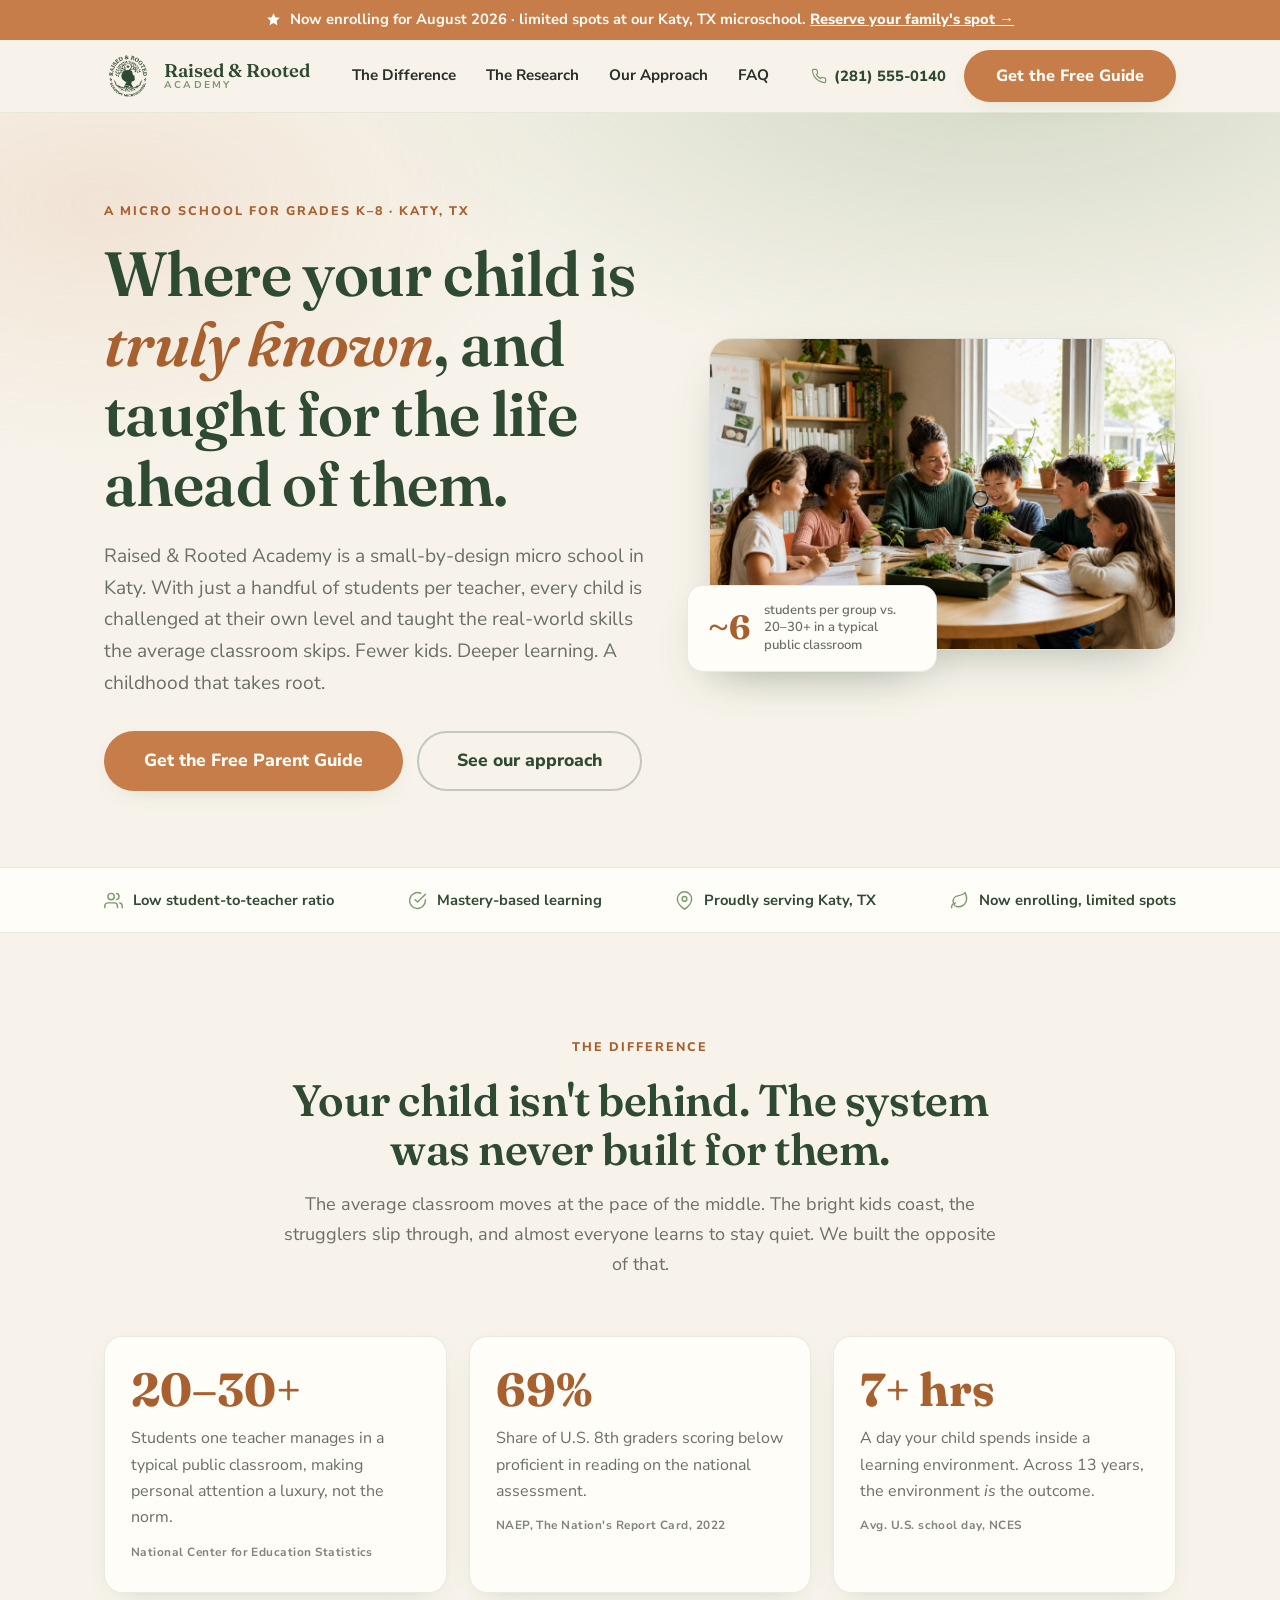
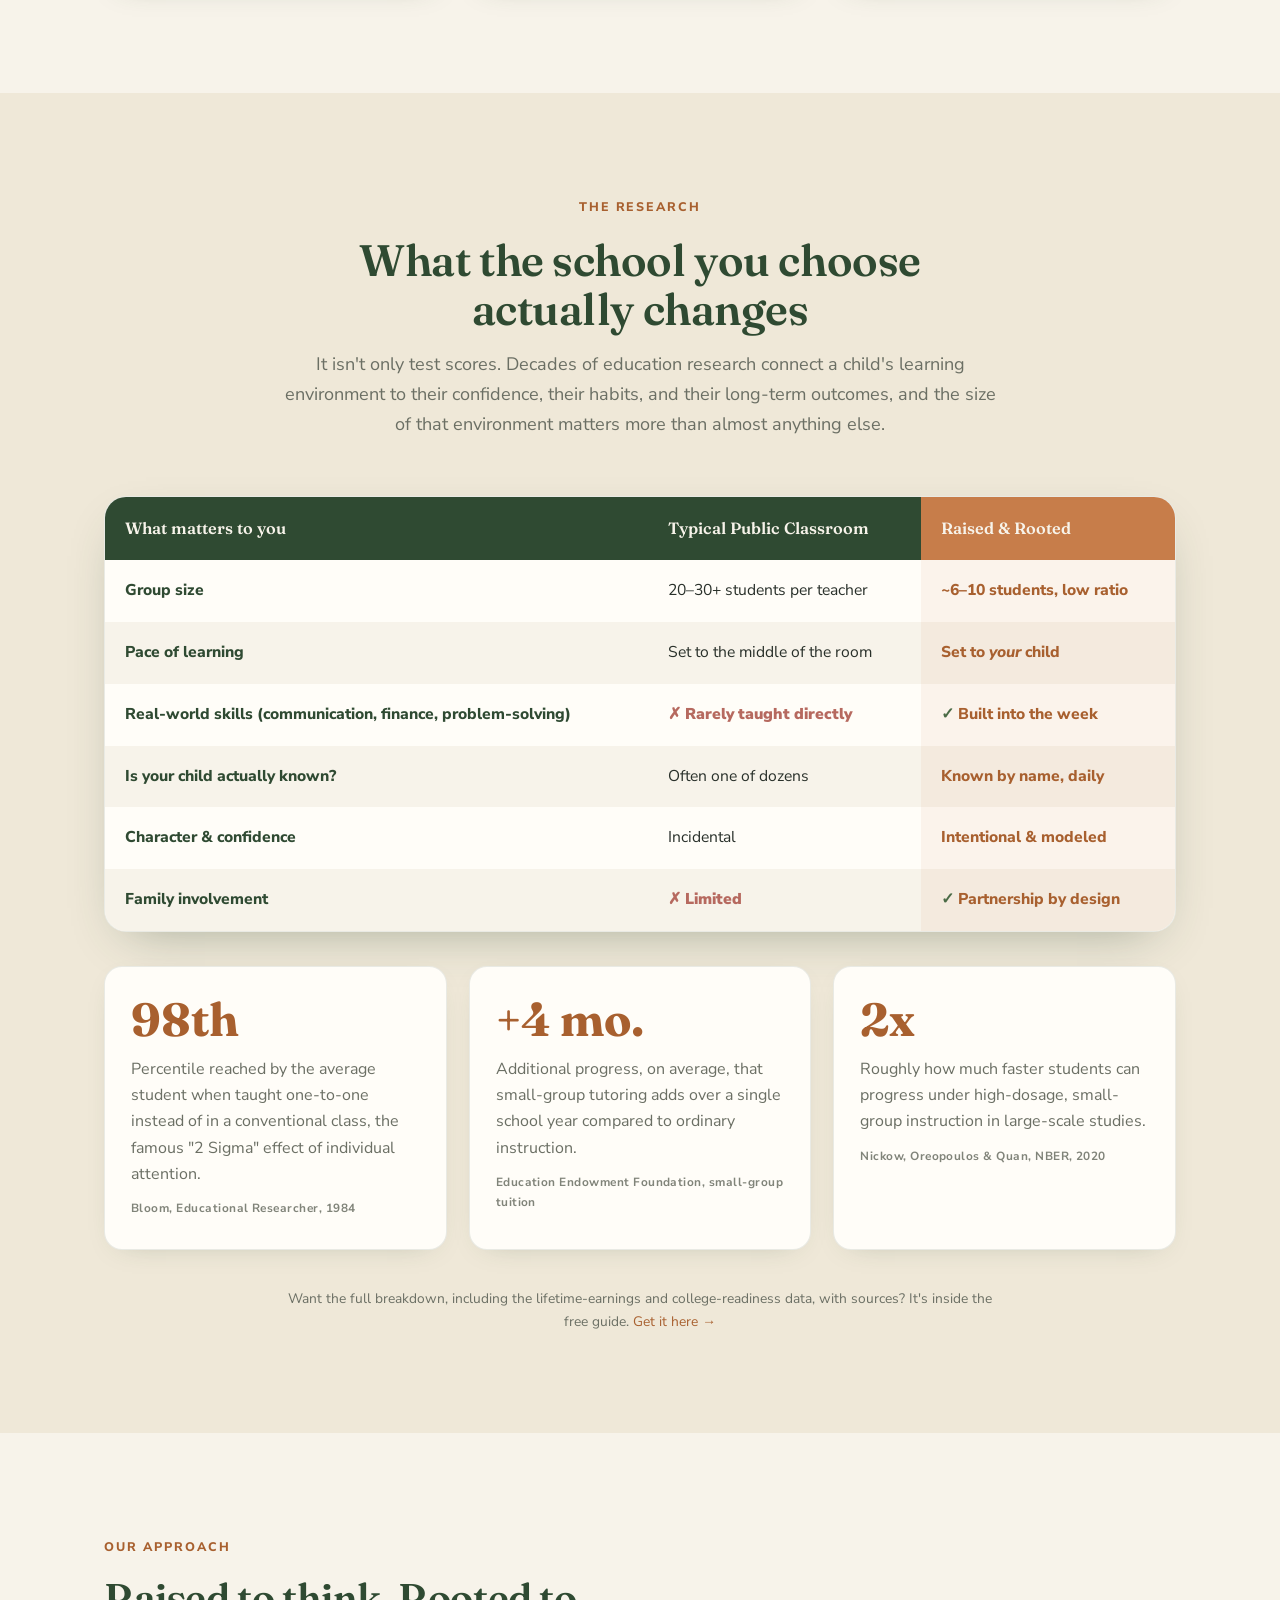
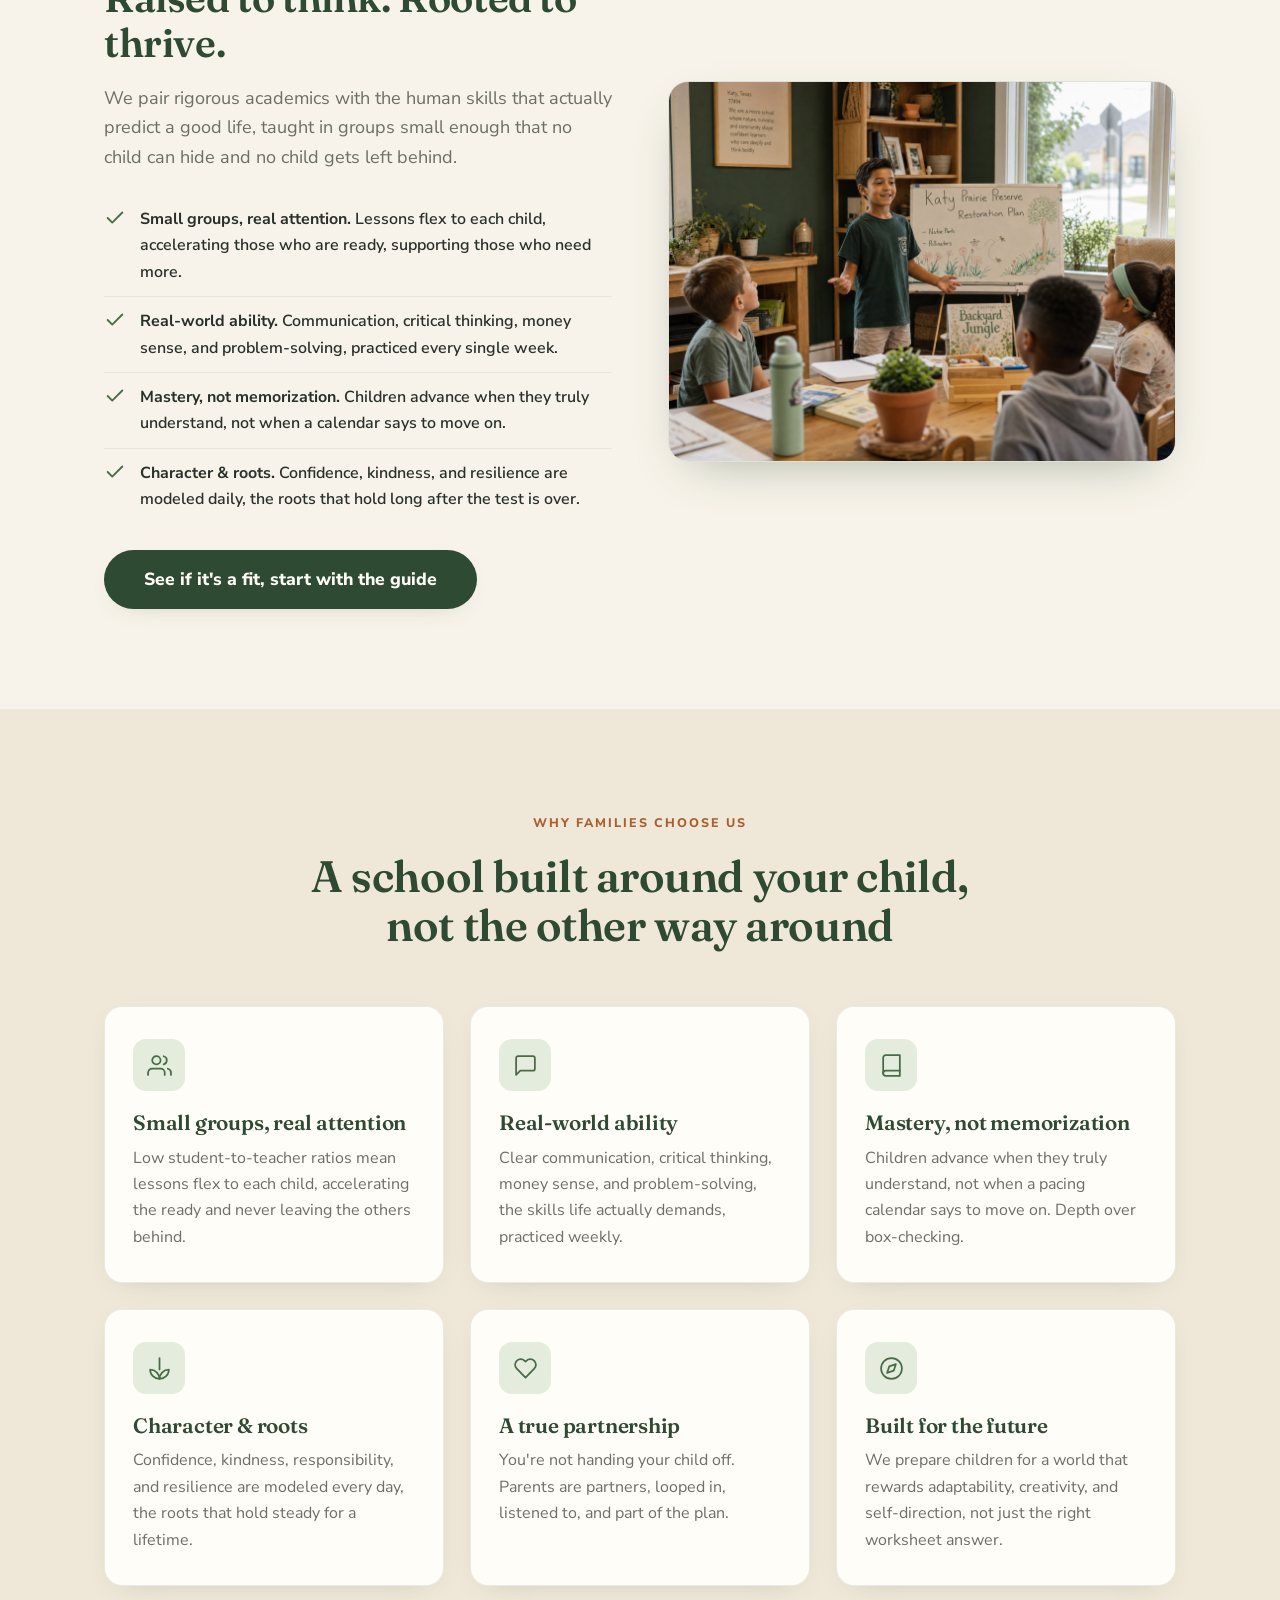
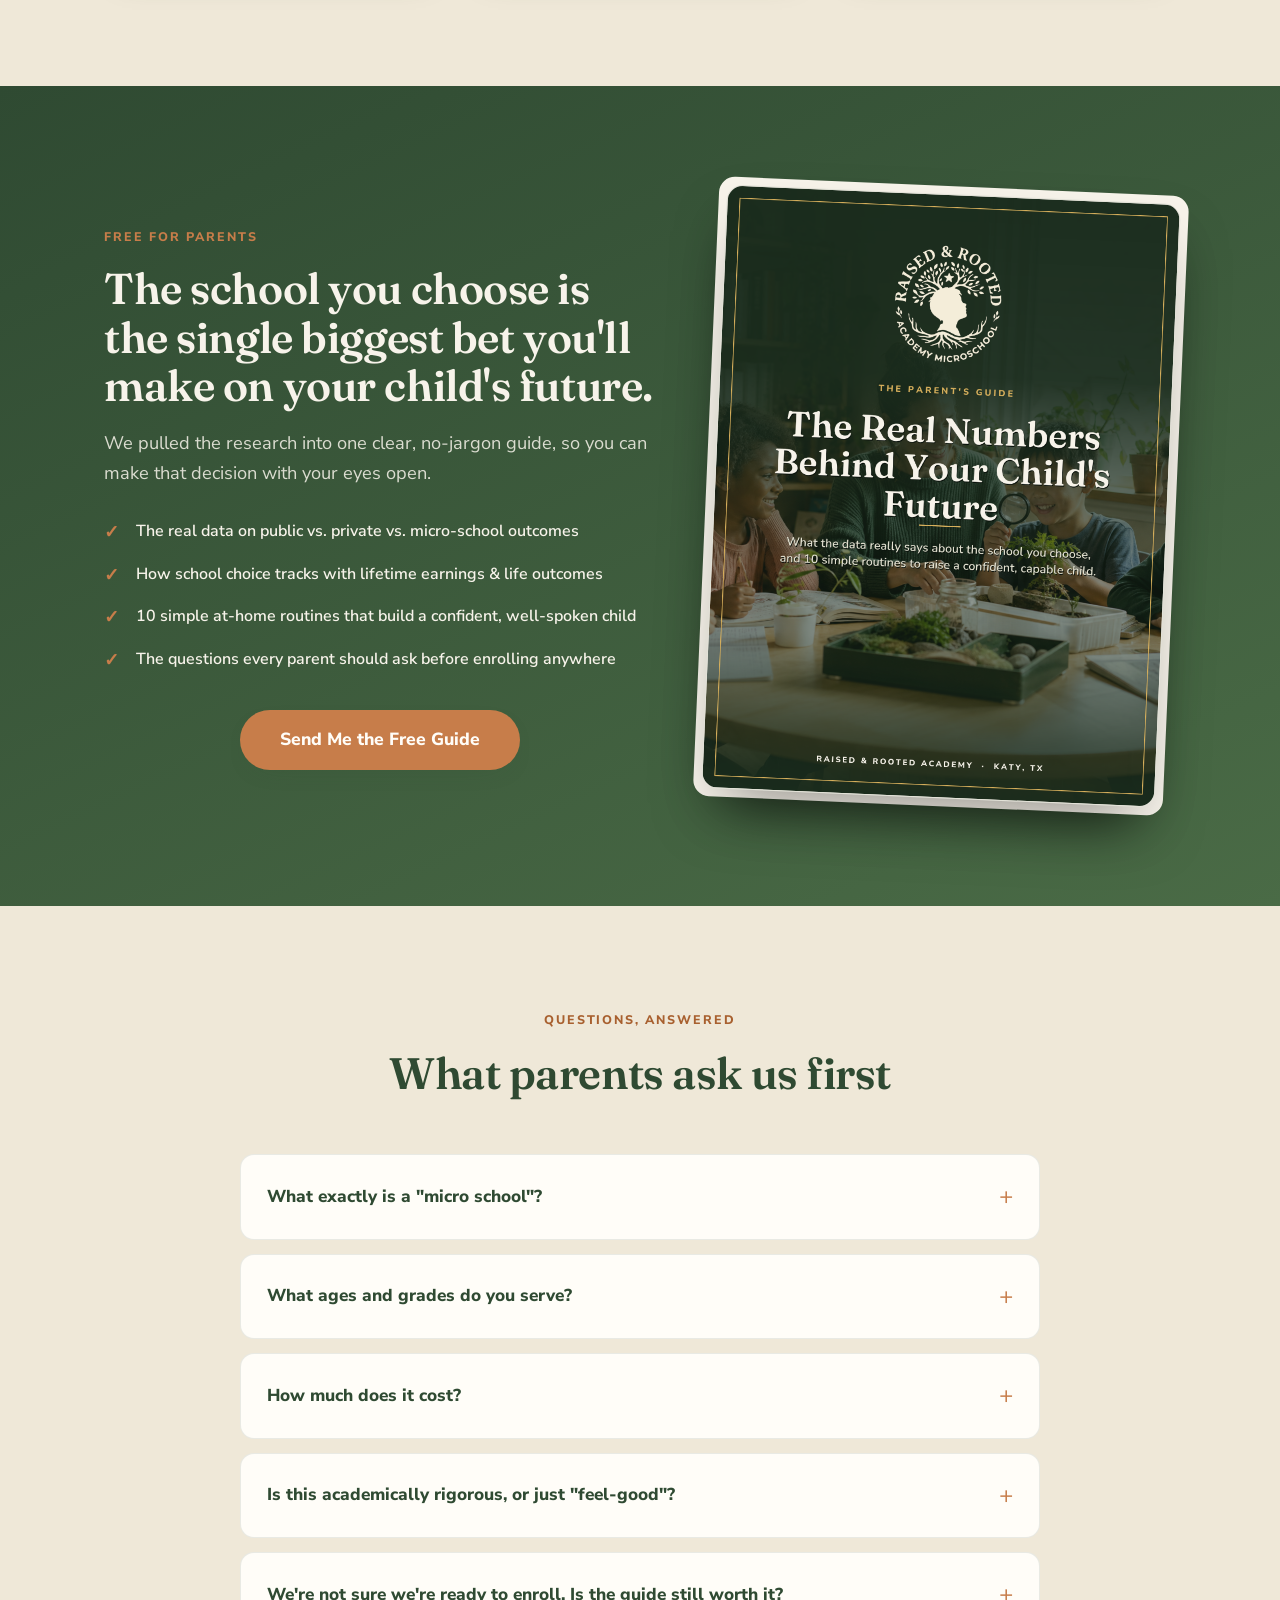
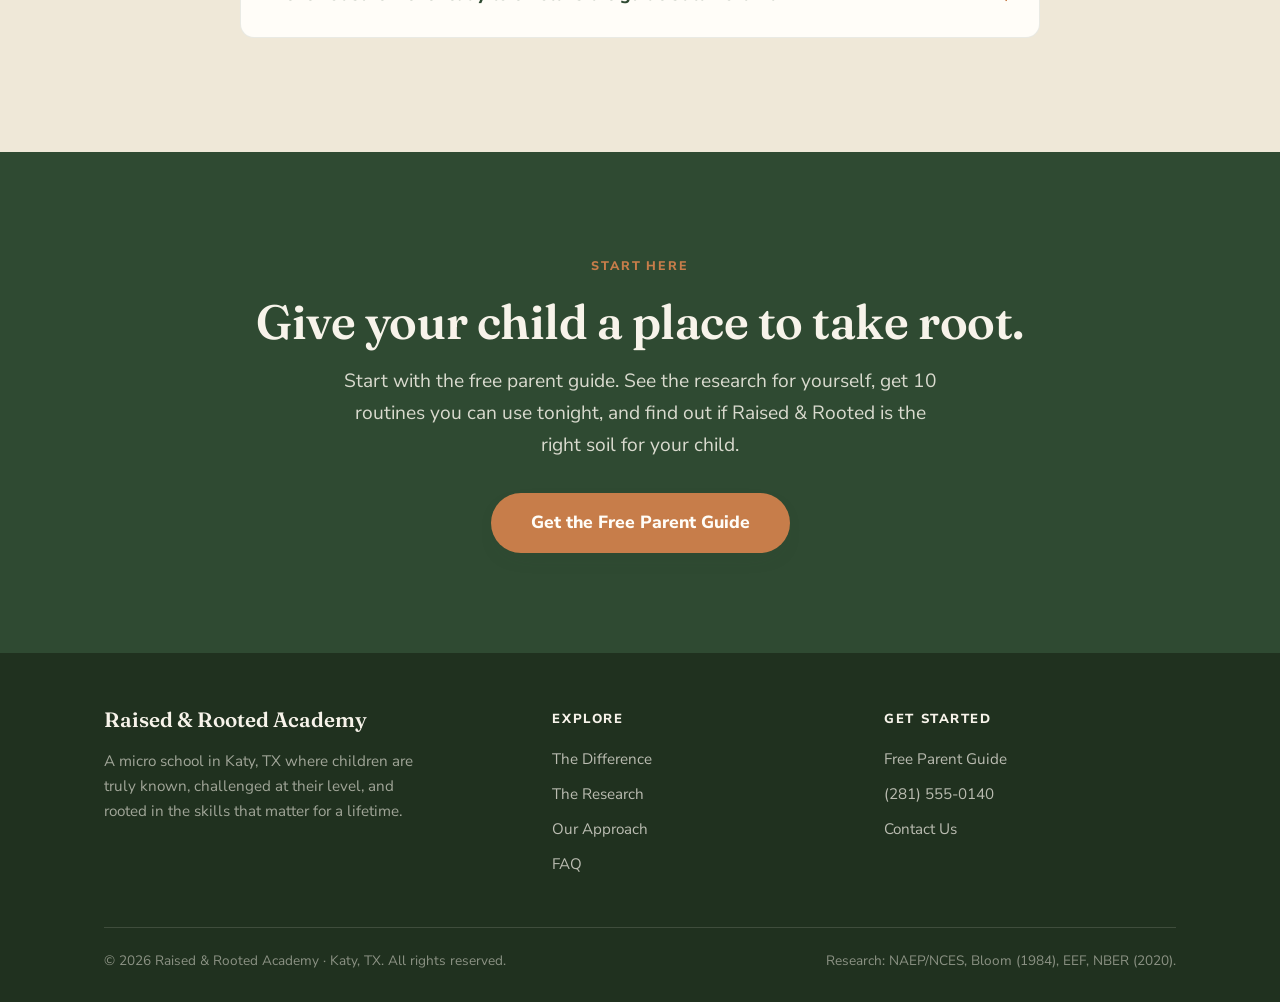
==== commit 2d2a18f7: "Add branded ebook cover for the free guide - kie.ai (GPT Image 2) generated cover background + compo" ====
--- a/index.html
+++ b/index.html
@@ -282,7 +282,7 @@
         </div>
       </div>
       <div class="magnet-cover">
-        <img class="cover-photo" src="assets/guide-cover.jpg" alt="The Raised & Rooted Academy free parent guide" />
+        <img class="cover-photo" src="assets/guide-cover-ebook.png" alt="The Raised & Rooted Academy free parent guide" />
       </div>
     </div>
   </section>
--- a/styles.css
+++ b/styles.css
@@ -394,8 +394,8 @@
 .announce-bar a:hover { color: var(--cream); }
 .announce-bar .star { width: 15px; height: 15px; fill: var(--white); flex: none; }
 
-/* Logo image as the corner brand mark */
-.brand-mark.has-logo { background: none; box-shadow: none; padding: 0; width: 46px; height: 46px; border-radius: 0; }
+/* Logo image as the corner brand mark — all-green mark sits straight on cream */
+.brand-mark.has-logo { background: none; box-shadow: none; padding: 0; width: 48px; height: 48px; border-radius: 0; }
 .brand-mark img { width: 100%; height: 100%; object-fit: contain; display: block; }
 
 /* Opt-in: compact hero + form-first-on-mobile grid */
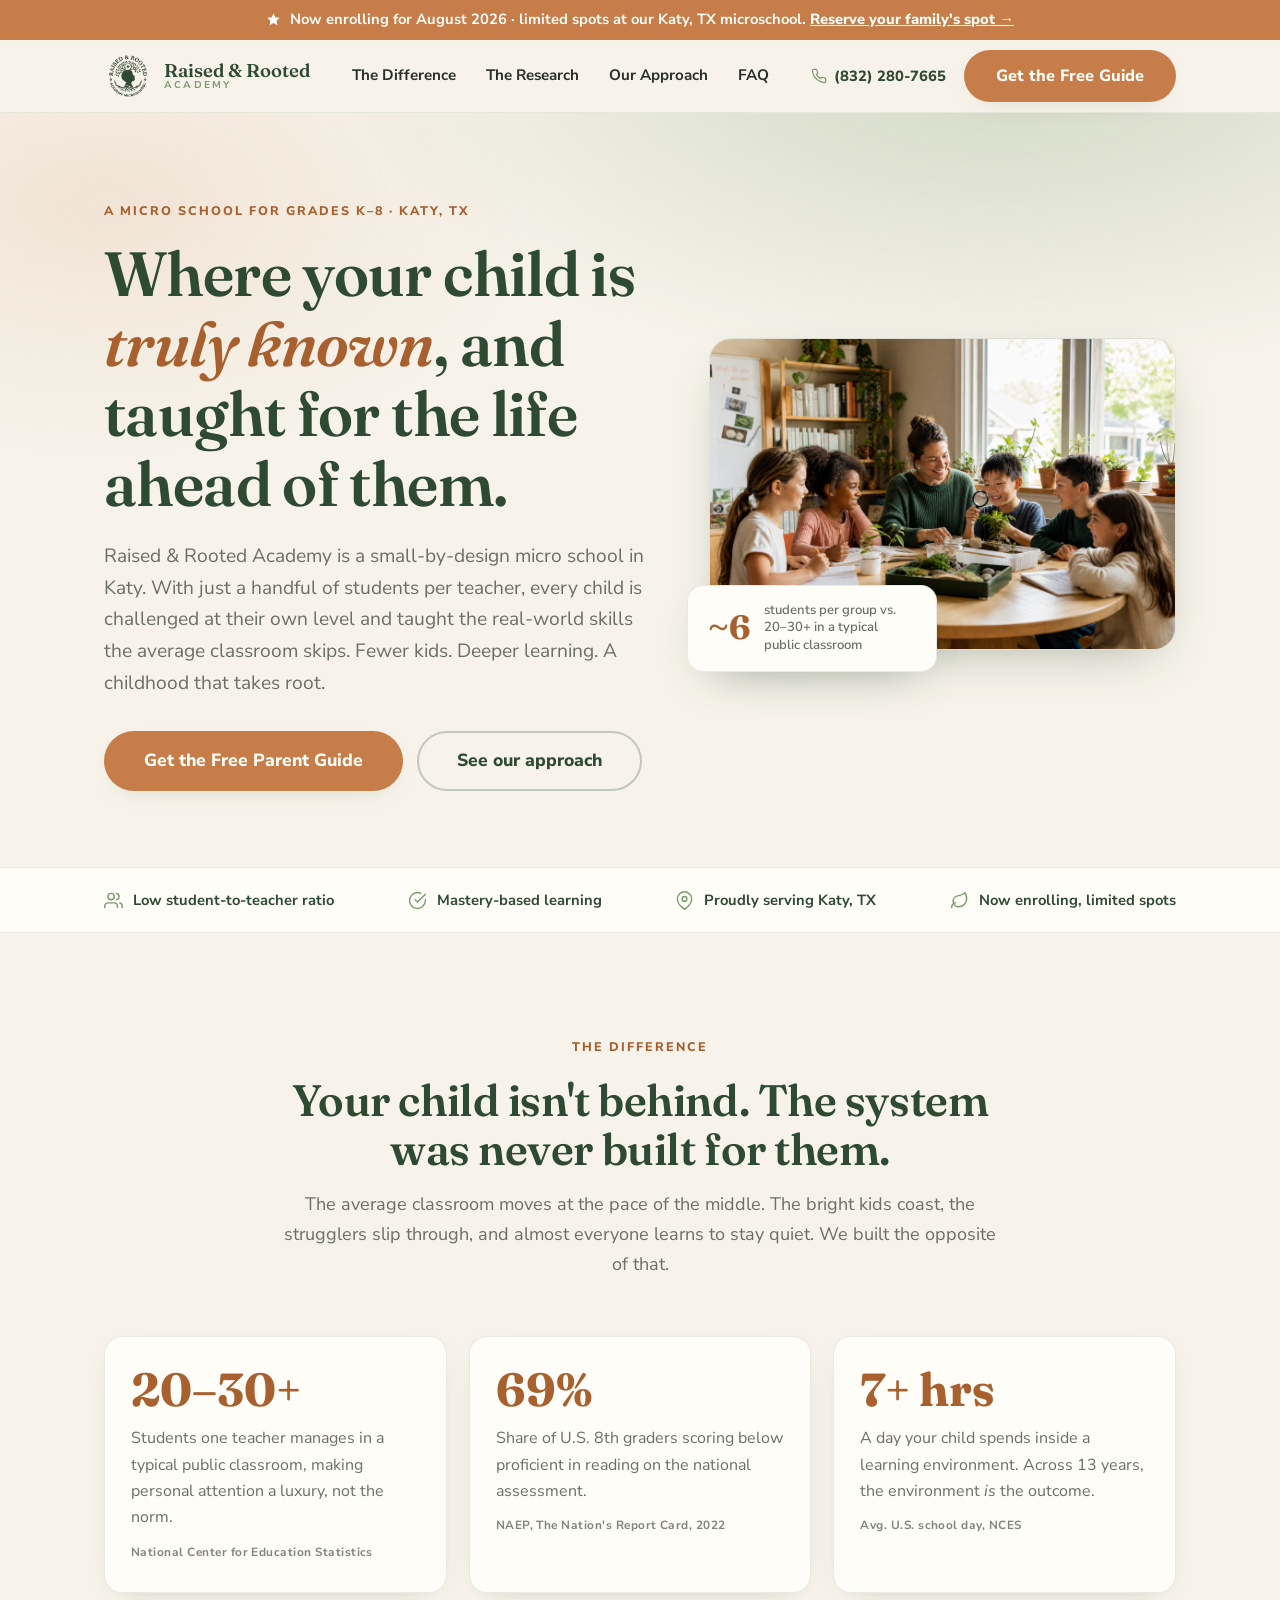
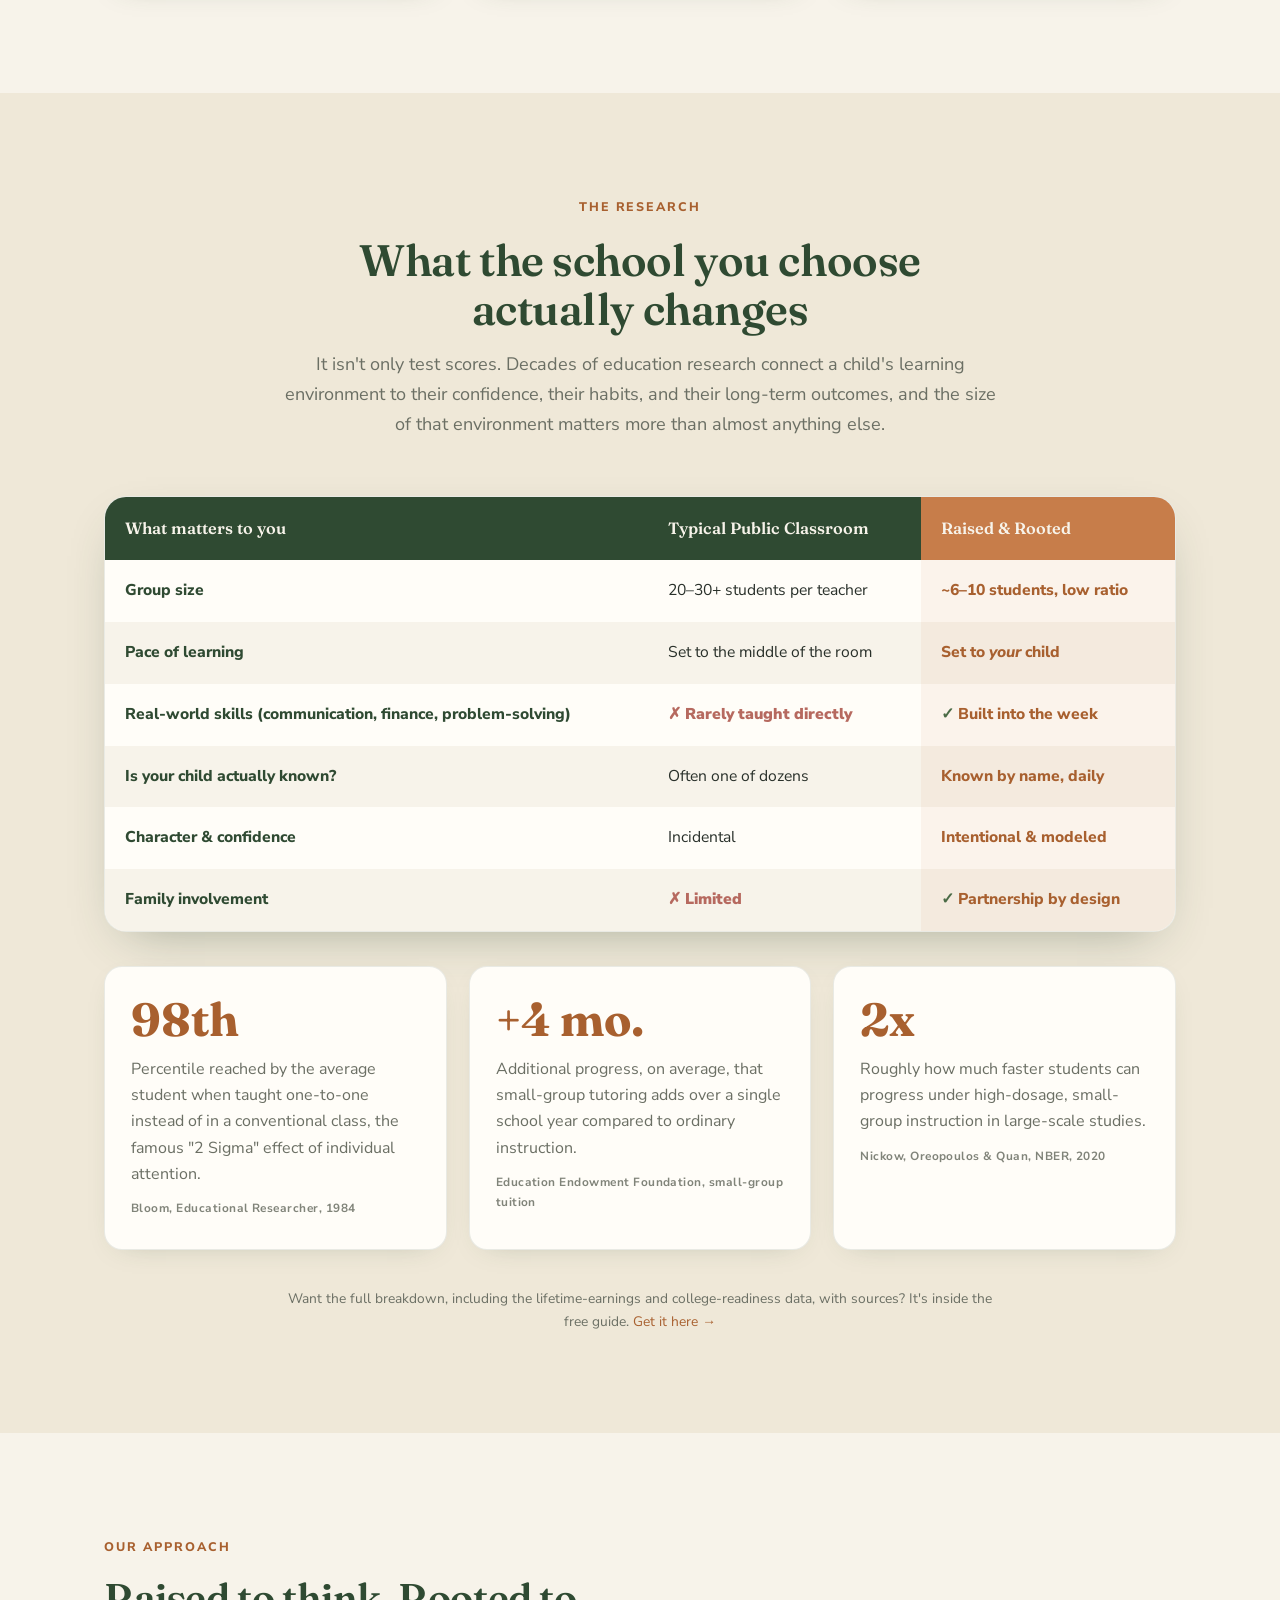
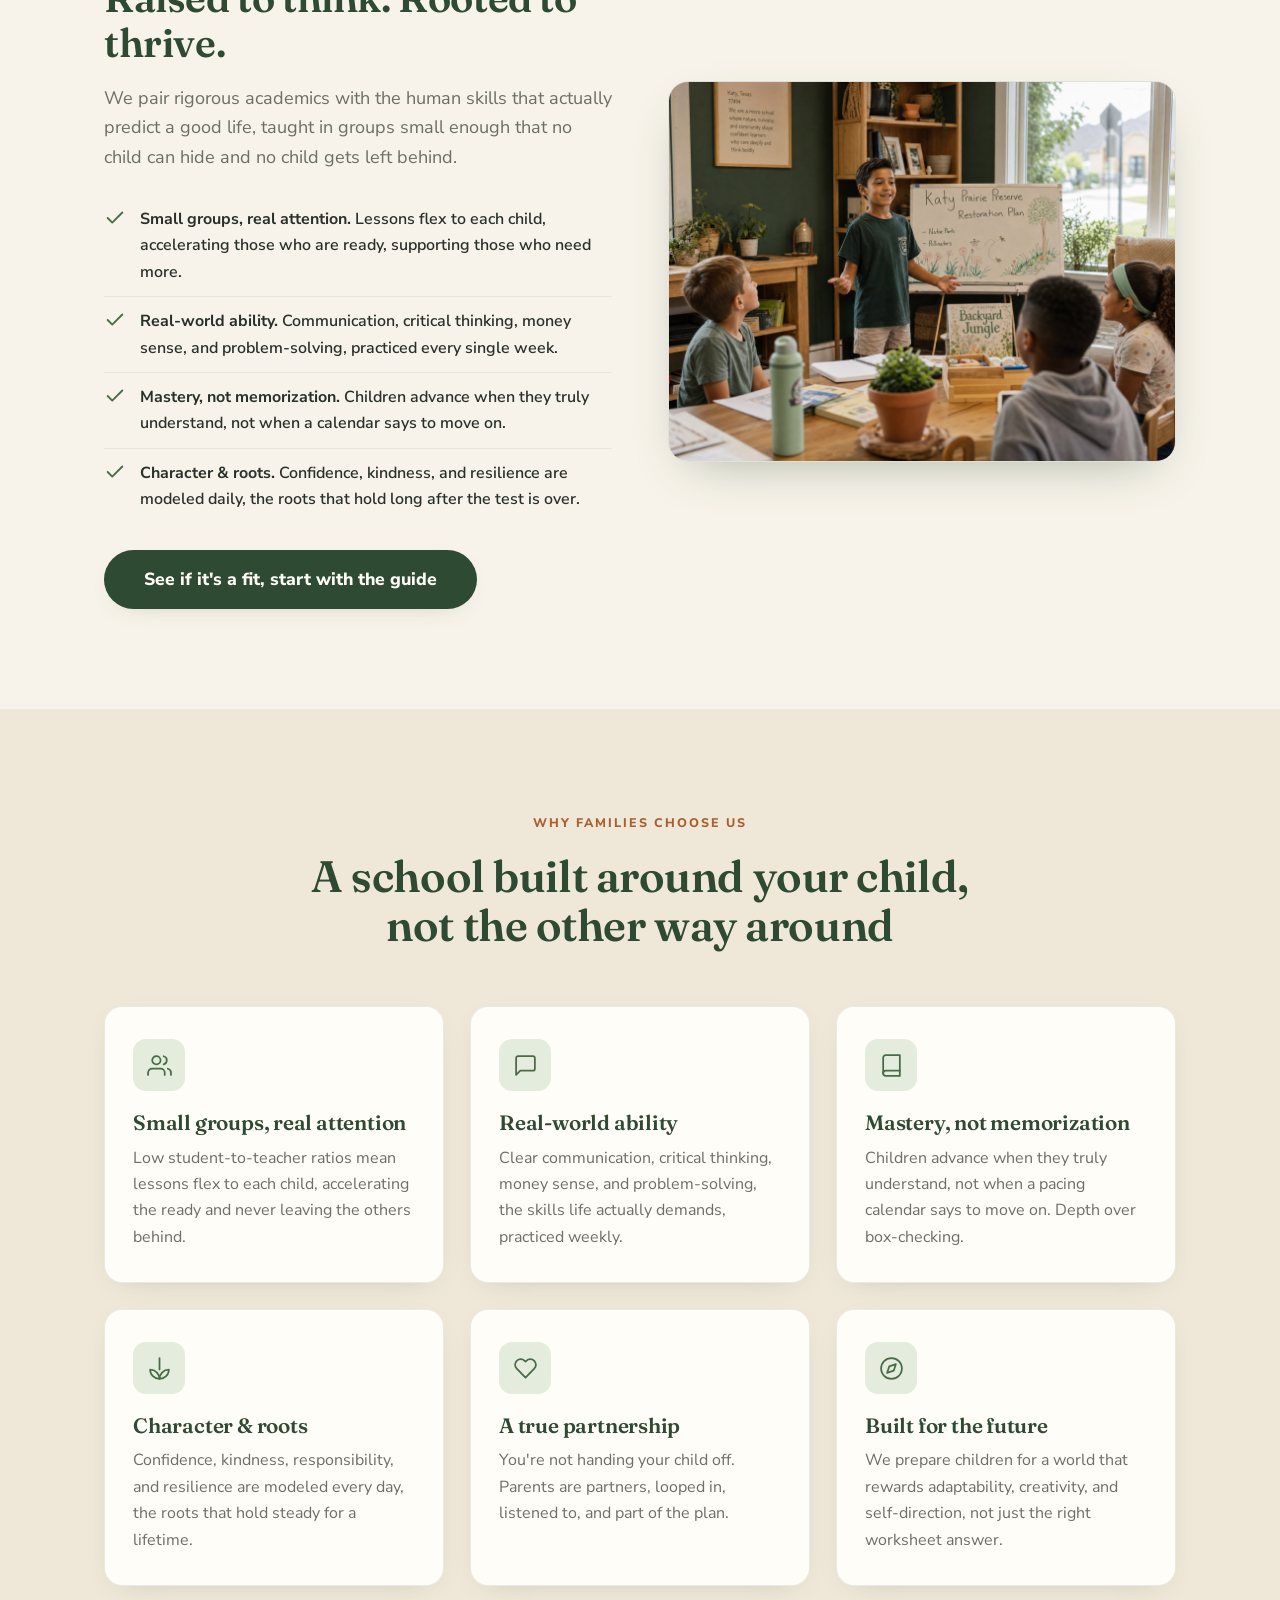
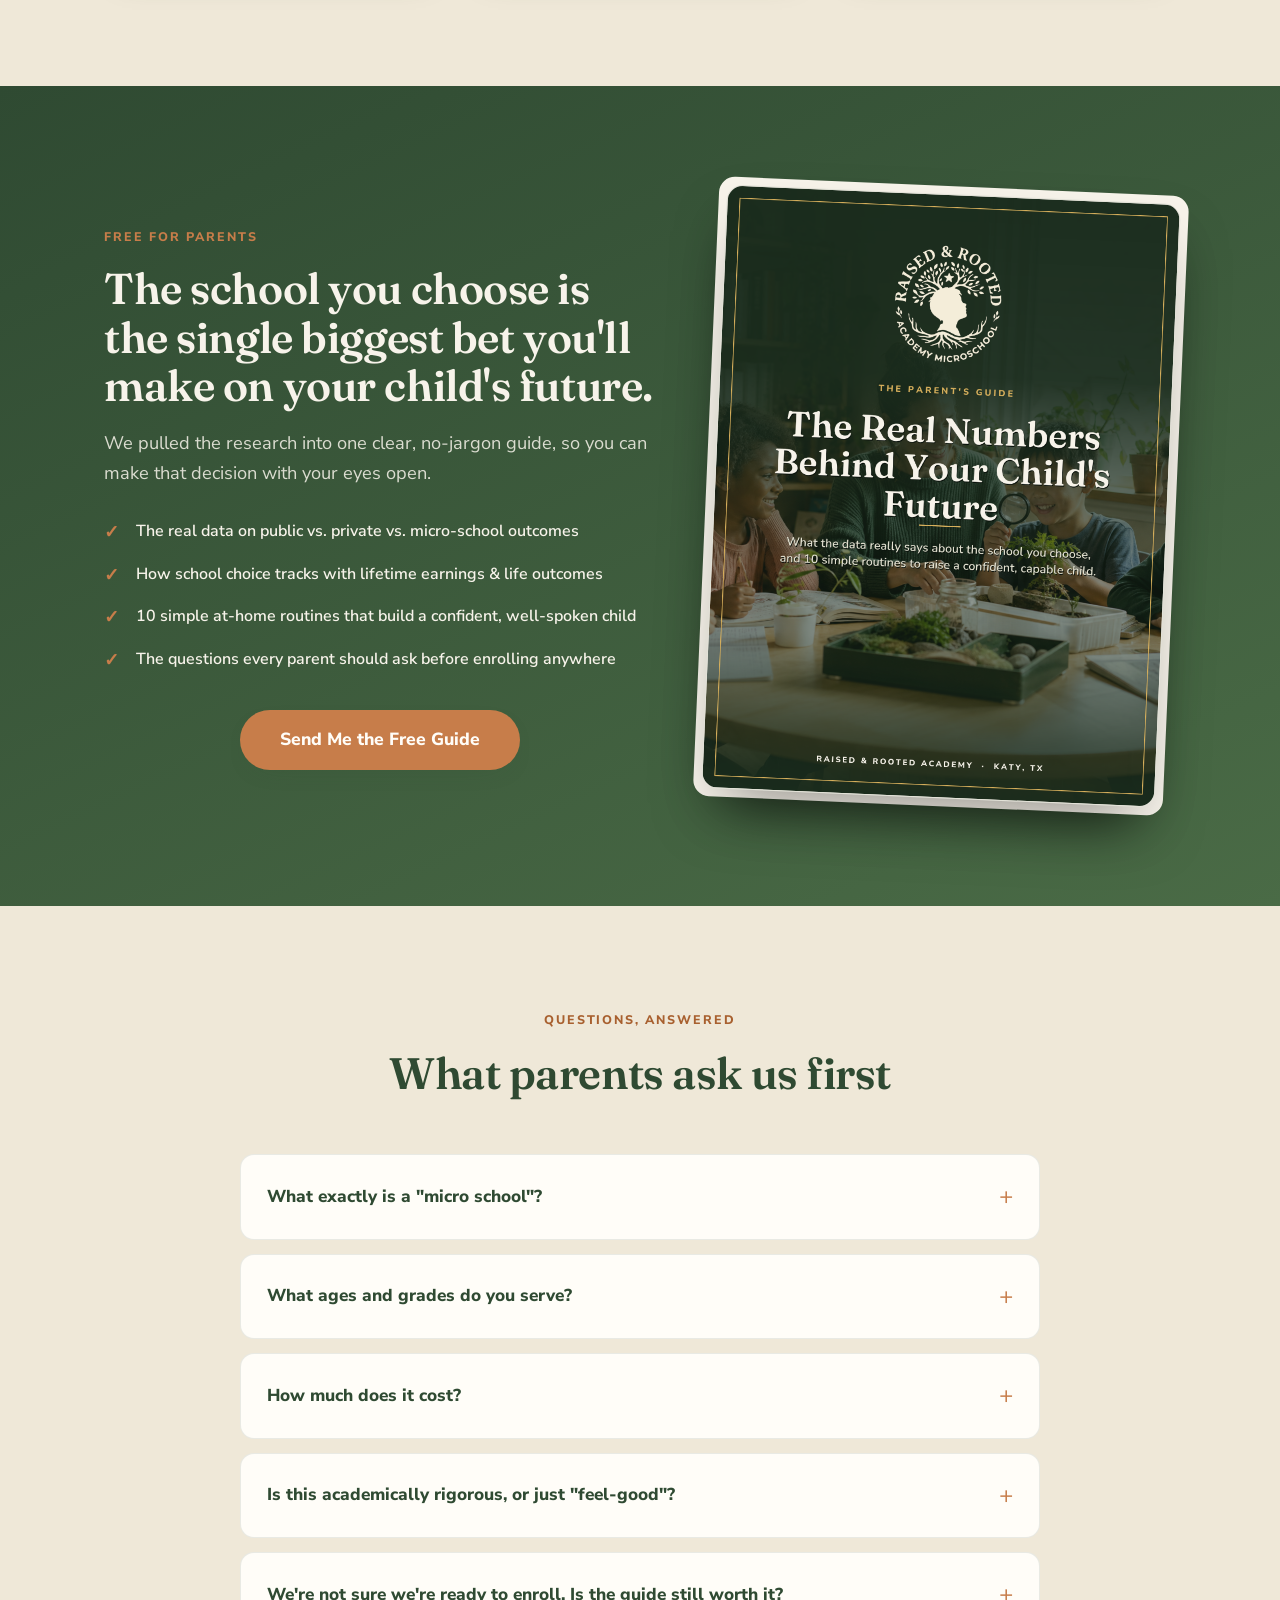
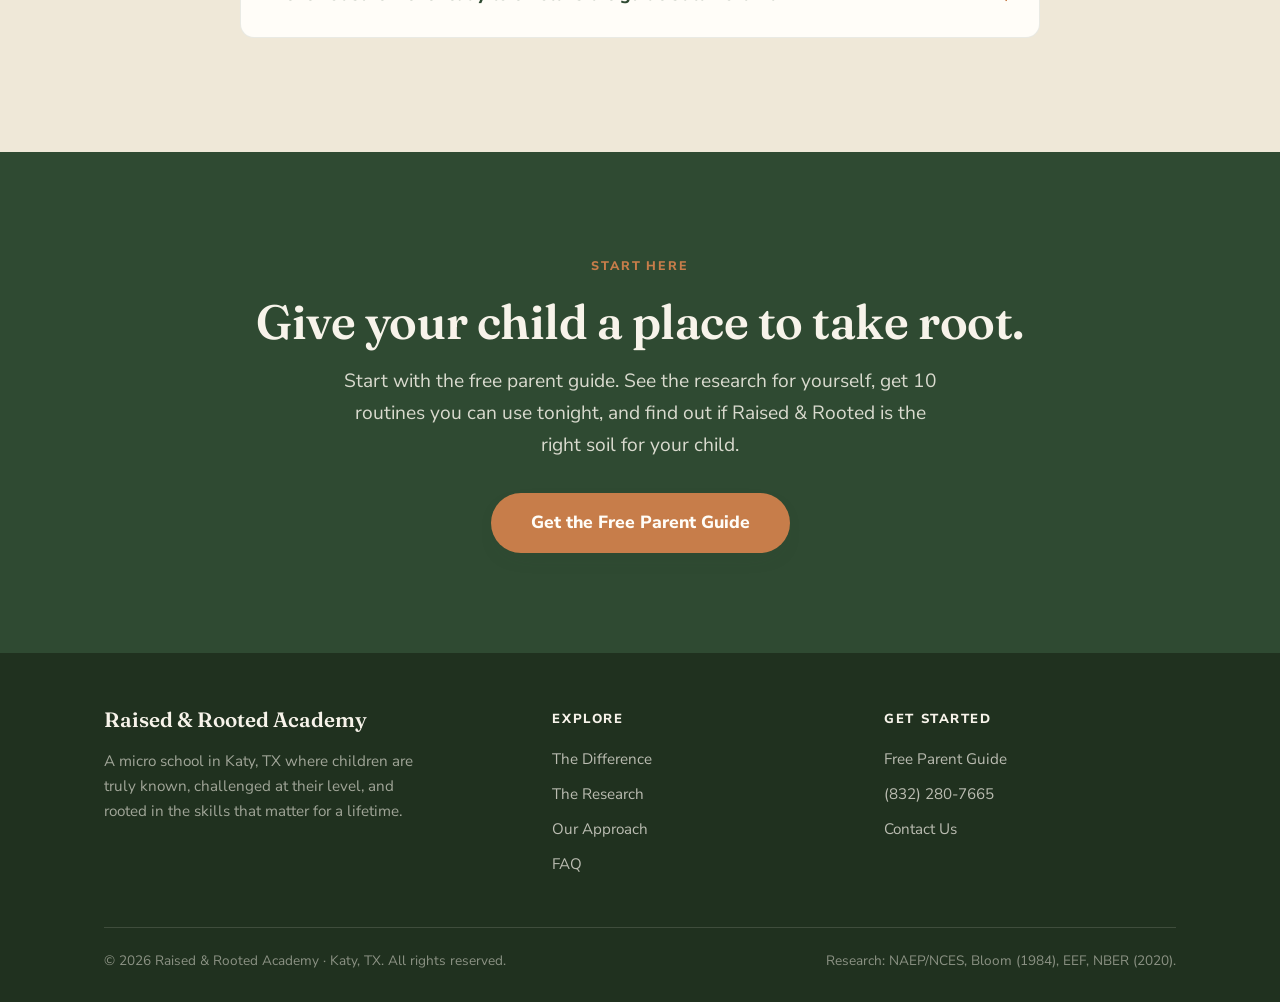
==== commit bbeba9ae: "Update phone number to (832) 280-7665 across site and guide" ====
--- a/index.html
+++ b/index.html
@@ -42,9 +42,9 @@
       </nav>
       <div class="nav-meta">
         <!-- SWAP: real phone number -->
-        <a class="nav-phone" href="tel:+12815550140">
+        <a class="nav-phone" href="tel:+18322807665">
           <svg viewBox="0 0 24 24"><path d="M22 16.92v3a2 2 0 0 1-2.18 2 19.79 19.79 0 0 1-8.63-3.07 19.5 19.5 0 0 1-6-6 19.79 19.79 0 0 1-3.07-8.67A2 2 0 0 1 4.11 2h3a2 2 0 0 1 2 1.72c.13.96.36 1.9.7 2.81a2 2 0 0 1-.45 2.11L8.09 9.91a16 16 0 0 0 6 6l1.27-1.27a2 2 0 0 1 2.11-.45c.91.34 1.85.57 2.81.7A2 2 0 0 1 22 16.92Z"/></svg>
-          <span>(281) 555-0140</span>
+          <span>(832) 280-7665</span>
         </a>
         <a class="btn btn-primary nav-cta" href="/free-guide.html">Get the Free Guide</a>
       </div>
@@ -347,7 +347,7 @@
         <div class="footer-col">
           <h5>Get Started</h5>
           <a href="/free-guide.html">Free Parent Guide</a>
-          <a href="tel:+12815550140"><!-- SWAP: real phone -->(281) 555-0140</a>
+          <a href="tel:+18322807665">(832) 280-7665</a>
           <a href="mailto:hello@raisedandrootedacademy.com"><!-- SWAP: real email -->Contact Us</a>
         </div>
       </div>
--- a/styles.css
+++ b/styles.css
@@ -290,6 +290,10 @@
 .mini-stat .l { font-size: 0.78rem; color: var(--muted); font-weight: 600; }
 
 /* ---------- Thank you ---------- */
+.ty-wrap { max-width: 940px; margin: 0 auto; padding: 40px 24px 64px; }
+.ty-head { max-width: 640px; margin: 0 auto 30px; text-align: center; }
+.ty-actions { display: flex; gap: 14px; justify-content: center; flex-wrap: wrap; margin-top: 24px; }
+.pdf-frame { width: 100%; height: 82vh; min-height: 520px; border: 1px solid rgba(47,74,50,0.15); border-radius: 16px; box-shadow: var(--shadow); background: var(--white); display: block; }
 .ty-card { max-width: 620px; margin: 8vh auto; background: var(--white); border-radius: 22px; padding: 50px 42px; text-align: center; box-shadow: var(--shadow); border: 1px solid rgba(47,74,50,0.10); }
 .ty-emoji { font-size: 3.4rem; margin-bottom: 14px; }
 .ty-card h1 { font-size: 2.2rem; margin-bottom: 14px; }
@@ -429,4 +433,10 @@
   .support-col { margin-top: 32px; }
   .support-col .optin-cover { margin: 0 auto 20px; }
   .announce-bar .inner { font-size: 0.83rem; padding: 9px 18px; }
-}
+
+  /* Mobile nav: logo-only + clean single-line, centered CTA */
+  .nav { height: 66px; }
+  .site-header .brand-name { display: none; }
+  .nav-meta { gap: 12px; }
+  .nav-cta { white-space: nowrap; text-align: center; padding: 12px 20px; font-size: 0.92rem; }
+}
